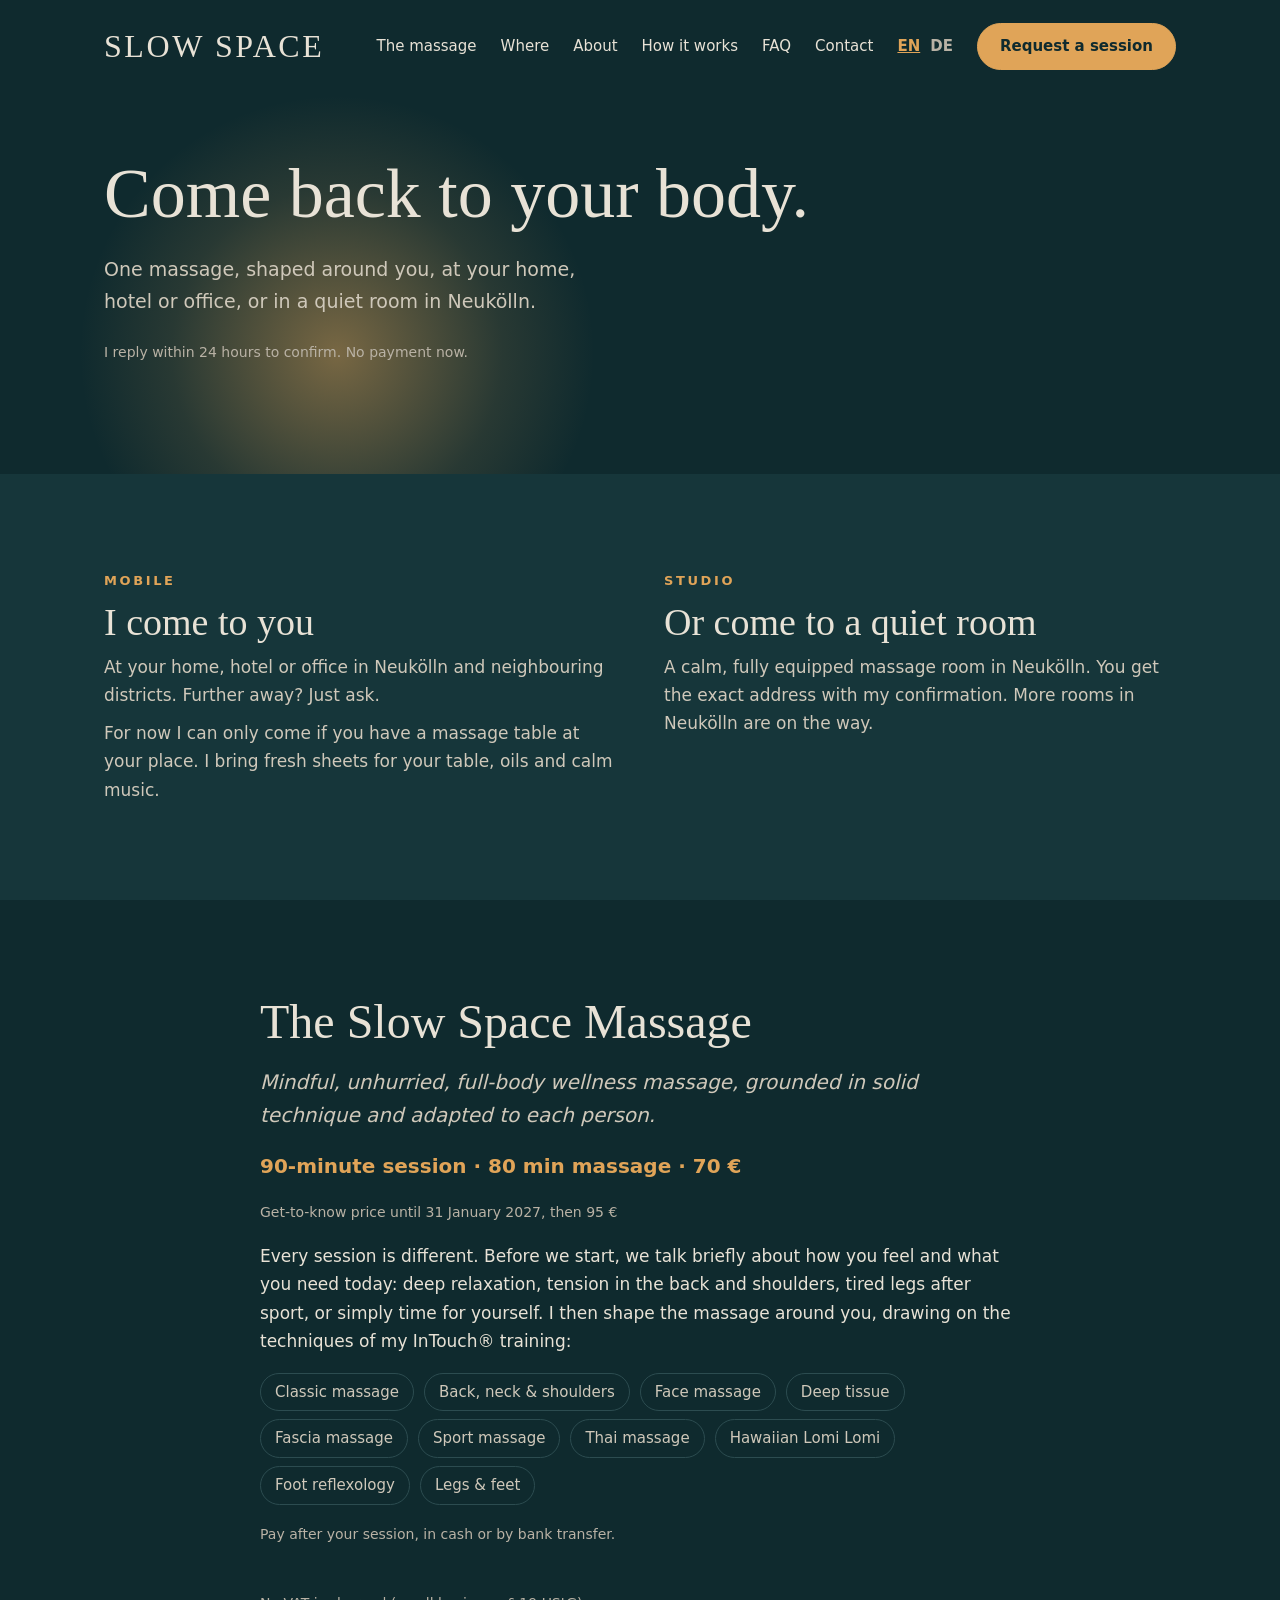
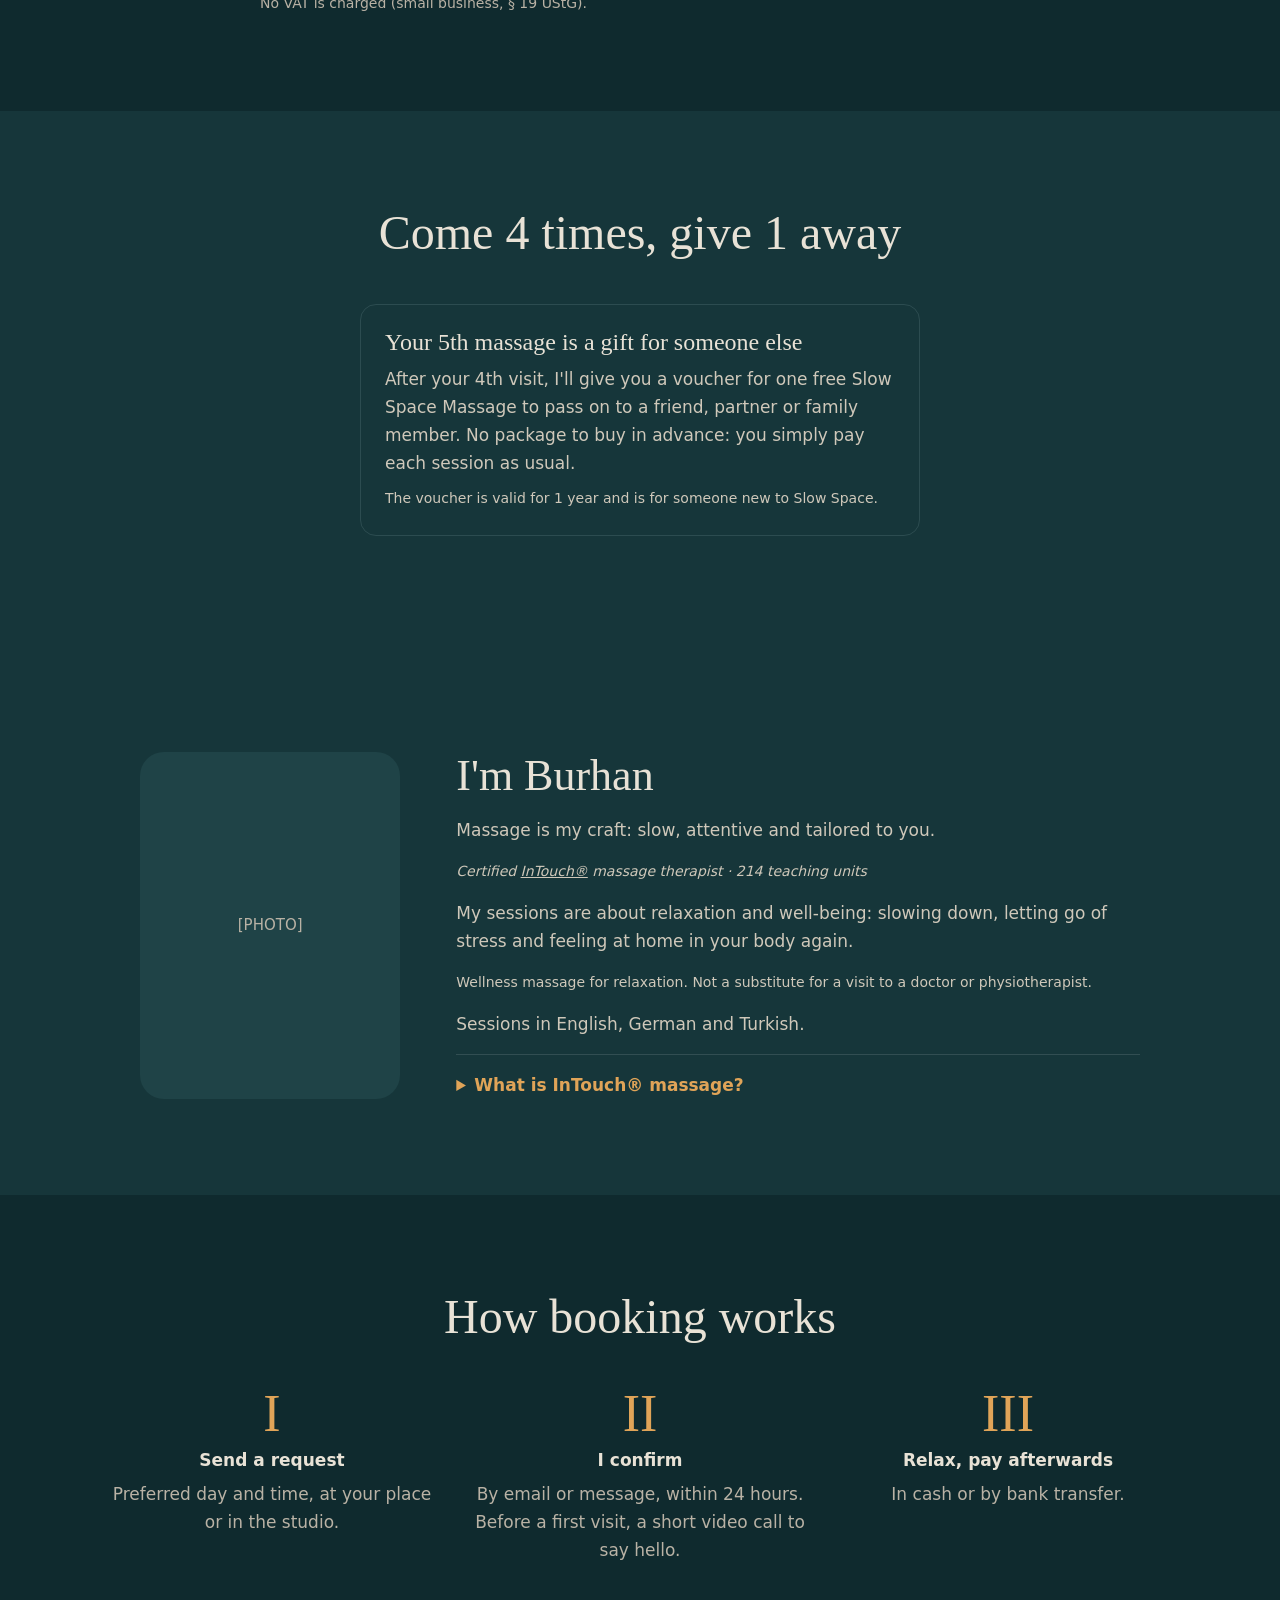
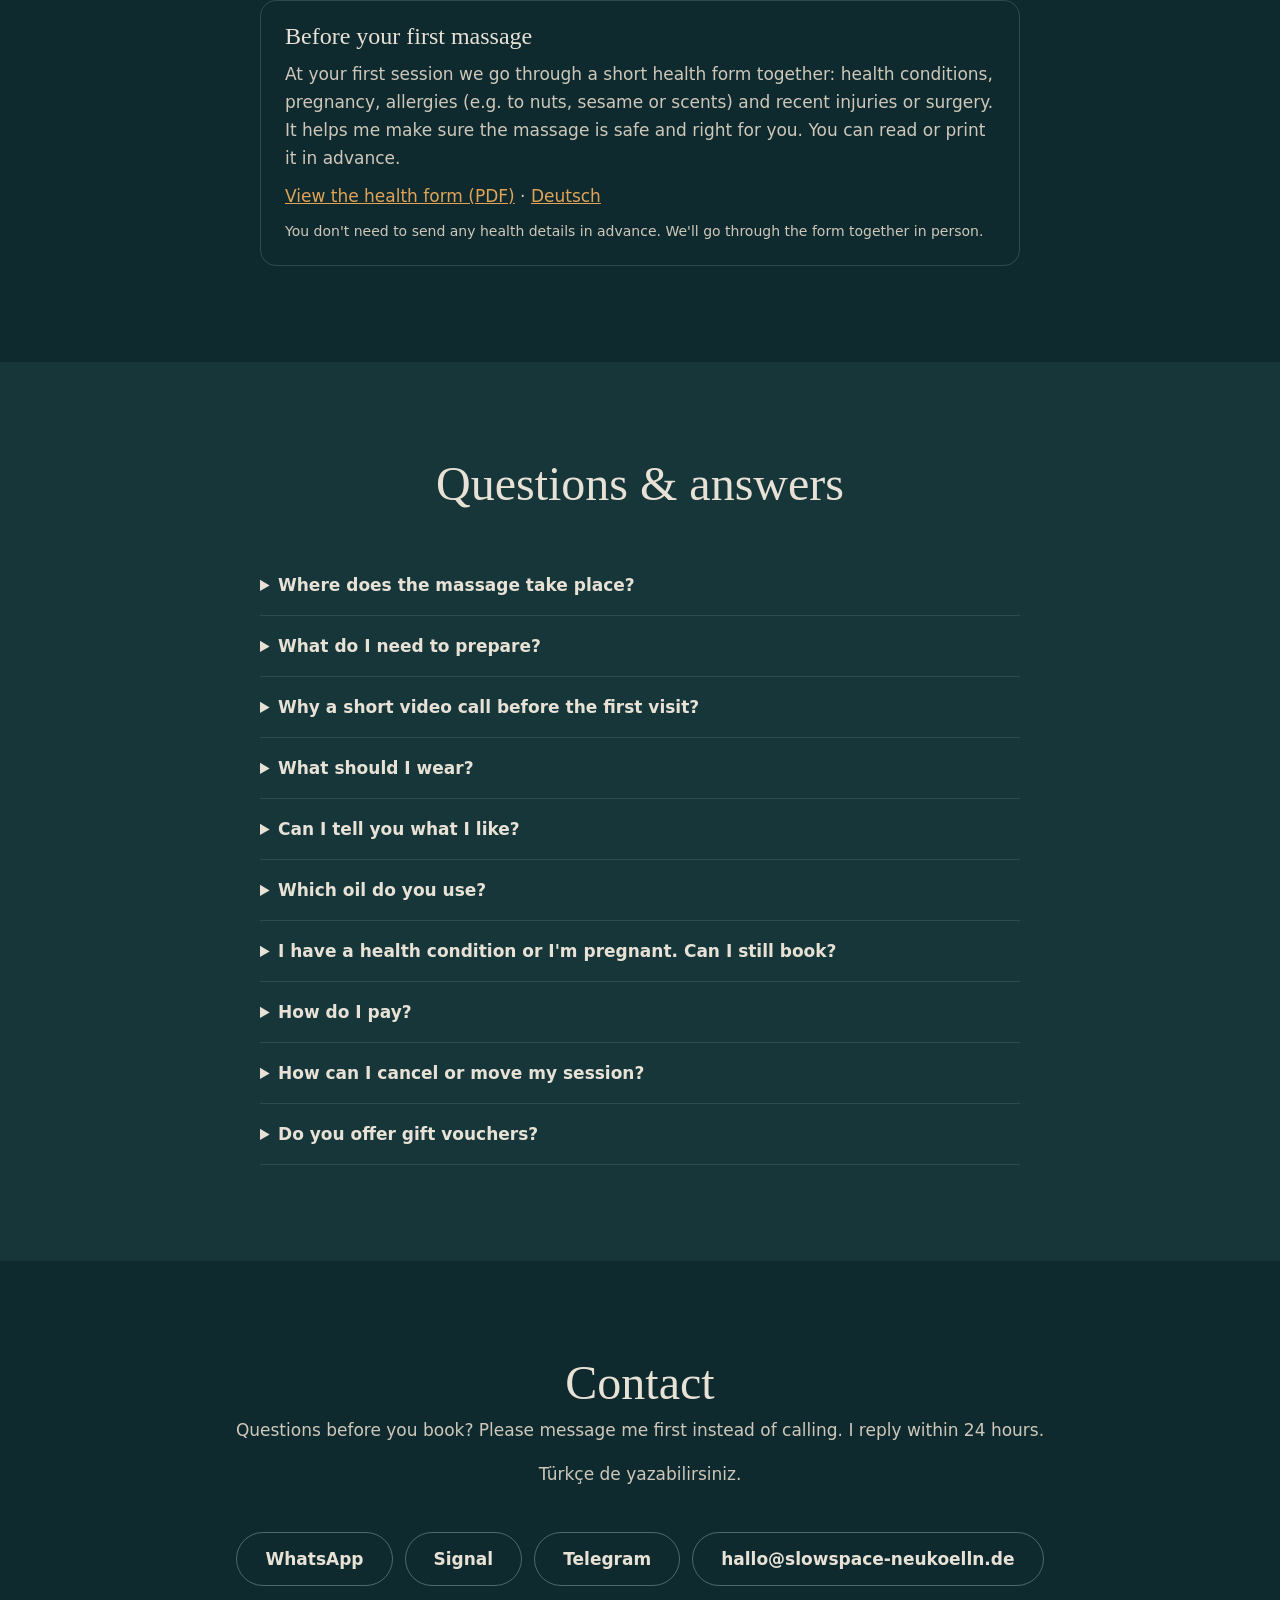
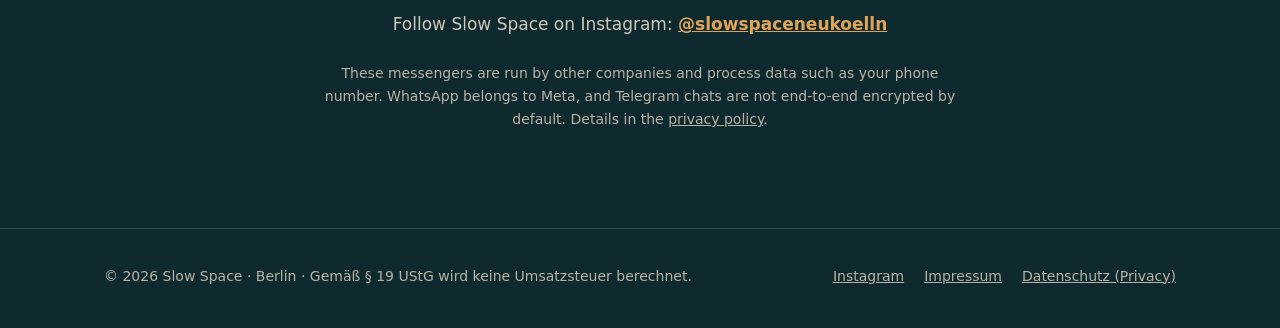
==== index.html @ 3f1e1c17 "Health FAQ: softer 'not sure' sentence, no medical training note Co-Authored-By: Claude Opus 5.5 <no" ====
<!doctype html>
<html lang="en">
<head>
  <meta charset="utf-8">
  <meta name="viewport" content="width=device-width, initial-scale=1">
  <title>Slow Space – Massage in Berlin · at your place or in Neukölln</title>
  <meta name="description" content="Mindful, unhurried, full-body wellness massage, grounded in solid technique and adapted to each person, in Berlin. Classic, Deep Tissue, Thai, Lomi Lomi and more. Request a session online.">
  <meta name="theme-color" content="#0F2A2E">
  <link rel="alternate" hreflang="en" href="./">
  <link rel="alternate" hreflang="de" href="de/">
  <link rel="icon" href="assets/favicon.svg" type="image/svg+xml">
  <link rel="stylesheet" href="assets/style.css">
</head>
<body>
  <a class="skip" href="#main">Skip to content</a>

  <header class="site-header">
    <div class="wrap">
      <a class="logo" href="#top" id="top">SLOW SPACE</a>
      <nav class="nav" aria-label="Main">
        <div class="nav-links">
          <a href="#treatments">The massage</a>
          <a href="#where">Where</a>
          <a href="#about">About</a>
          <a href="#how">How it works</a>
          <a href="#faq">FAQ</a>
          <a href="#contact">Contact</a>
        </div>
        <div class="lang" role="group" aria-label="Language"><a href="#" hreflang="en" lang="en" aria-current="true">EN</a><a href="de/" hreflang="de" lang="de" >DE</a></div>
        <a class="btn" href="book.html"><span class="hide-mobile">Request a session</span><span class="show-mobile">Request</span></a>
      </nav>
    </div>
  </header>

  <main id="main">
    <section class="hero" id="book">
      <div class="glow" aria-hidden="true"></div>
      <div class="wrap">
        <div class="hero-text">
          <h1>Come back to your body.</h1>
          <p class="hero-lead">One massage, shaped around you, at your home, hotel or office, or in a quiet room in Neukölln.</p>
          <p class="small">I reply within 24 hours to confirm. No payment now.</p>
        </div>
      </div>
    </section>

    <section class="section band" id="where">
      <div class="wrap where-grid">
        <div>
          <span class="eyebrow">Mobile</span>
          <h2>I come to you</h2>
          <p>At your home, hotel or office in Neukölln and neighbouring districts. Further away? Just ask.</p>
          <p>For now I can only come if you have a massage table at your place. I bring fresh sheets for your table, oils and calm music.</p>
        </div>
        <div>
          <span class="eyebrow">Studio</span>
          <h2>Or come to a quiet room</h2>
          <p>A calm, fully equipped massage room in Neukölln. You get the exact address with my confirmation. More rooms in Neukölln are on the way.</p>
        </div>
      </div>
    </section>

    <section class="section" id="treatments">
      <div class="wrap">
        <div class="massage">
          <h2>The Slow Space Massage</h2>
          <p class="massage-tagline">Mindful, unhurried, full-body wellness massage, grounded in solid technique and adapted to each person.</p>
          <p class="massage-meta" data-massage-meta>90-minute session · 80 min massage</p>
          <p class="small" data-price-note></p>
          <p>Every session is different. Before we start, we talk briefly about how you feel and what you need today: deep relaxation, tension in the back and shoulders, tired legs after sport, or simply time for yourself. I then shape the massage around you, drawing on the techniques of my InTouch® training:</p>
          <ul class="techniques" data-techniques></ul>
          <p class="small">Pay after your session, in cash or by bank transfer.</p>
          <p class="tax-note">No VAT is charged (small business, § 19 UStG).</p>
        </div>
      </div>
    </section>

    <section class="section band" id="gifts">
      <div class="wrap">
        <div class="section-head"><h2>Come 4 times, give 1 away</h2></div>
        <div class="offers single">
          <div class="offer">
            <h3>Your 5th massage is a gift for someone else</h3>
            <p>After your 4th visit, I'll give you a voucher for one free Slow Space Massage to pass on to a friend, partner or family member. No package to buy in advance: you simply pay each session as usual.</p>
            <p class="small">The voucher is valid for 1 year and is for someone new to Slow Space.</p>
          </div>
        </div>
      </div>
    </section>

    <section class="section band" id="about">
      <div class="wrap">
        <div class="about">
          <div class="photo" role="img" aria-label="[PHOTO]">[PHOTO]</div>
          <div class="about-text">
            <h2>I'm Burhan</h2>
            <p>Massage is my craft: slow, attentive and tailored to you.</p>
            <p class="small"><em>Certified <a href="#intouch">InTouch®</a> massage therapist · 214 teaching units</em></p>
            <p>My sessions are about relaxation and well-being: slowing down, letting go of stress and feeling at home in your body again.</p>
            <p class="small">Wellness massage for relaxation. Not a substitute for a visit to a doctor or physiotherapist.</p>
            <p>Sessions in English, German and Turkish.</p>
            <details class="intouch" id="intouch">
              <summary>What is InTouch® massage?</summary>
              <p>InTouch® massage is built on the foundations of classic massage and adds modern techniques from body therapy developed over the past decades. It is taught at the <a href="https://www.intouch-massage.de/" target="_blank" rel="noopener">InTouch® Massageschule</a> in a professional training of 10 modules and 21 training days (about 214 teaching units), completed with an exam. InTouch® massages are for stress relief, relaxation and well-being, as wellness and preventive care, not for treating illness.</p>
            </details>
          </div>
        </div>
      </div>
    </section>

    <section class="section" id="how">
      <div class="wrap">
        <div class="section-head"><h2>How booking works</h2></div>
        <ol class="steps">
        <li><span class="num" aria-hidden="true">I</span><strong>Send a request</strong><span>Preferred day and time, at your place or in the studio.</span></li>
        <li><span class="num" aria-hidden="true">II</span><strong>I confirm</strong><span>By email or message, within 24 hours. Before a first visit, a short video call to say hello.</span></li>
        <li><span class="num" aria-hidden="true">III</span><strong>Relax, pay afterwards</strong><span>In cash or by bank transfer.</span></li>
        </ol>
        <div class="health-note">
          <h3>Before your first massage</h3>
          <p>At your first session we go through a short health form together: health conditions, pregnancy, allergies (e.g. to nuts, sesame or scents) and recent injuries or surgery. It helps me make sure the massage is safe and right for you. You can read or print it in advance.</p>
          <p><a href="assets/docs/health-form.pdf" target="_blank" rel="noopener">View the health form (PDF)</a> · <a href="assets/docs/gesundheitsbogen.pdf" target="_blank" rel="noopener">Deutsch</a></p>
          <p class="small">You don't need to send any health details in advance. We'll go through the form together in person.</p>
        </div>
      </div>
    </section>
    <section class="section band" id="faq">
      <div class="wrap">
        <div class="section-head"><h2>Questions & answers</h2></div>
        <div class="faq">
          <details><summary>Where does the massage take place?</summary><p>At your home, hotel or office in Neukölln and neighbouring districts. Further away? Just ask. For now I can only come if you have a massage table at your place. I bring fresh sheets and oil. You can also come to a massage room in Neukölln; you get the address with my confirmation.</p></details>
          <details><summary>What do I need to prepare?</summary><p>Your massage table, set up in a quiet, warm room with a little space to walk around it.</p></details>
          <details><summary>Why a short video call before the first visit?</summary><p>It's a friendly way to get to know each other before we meet. In about 5 minutes we can say hello and you can ask any questions. For home visits, I can also see your massage table and the room, so everything is ready on the day. We can do it on WhatsApp, Signal or Telegram.</p></details>
          <details><summary>What should I wear?</summary><p>You undress as far as you feel comfortable; underwear stays on. You lie between soft, freshly washed sheets, and only the area being massaged is uncovered.</p></details>
          <details><summary>Can I tell you what I like?</summary><p>Yes, please. At the start we agree on pressure, oil or no oil, music or silence, and whether you'd like to talk or rest quietly. You can change your mind at any time.</p></details>
          <details><summary>Which oil do you use?</summary><p>My standard is pure, unscented sweet almond oil. If you like, I can use a scented natural massage oil instead: a calming one with lavender, or a warm, floral one with ylang-ylang and bergamot. If you prefer a lighter, less oily feel, I can use a massage lotion that absorbs well and washes out easily. After the massage you can wipe off any excess oil with the sheet. A light film may still remain, so it's best not to wear delicate clothes (e.g. silk) right afterwards. Before we start, I'll ask you about allergies (for example to nuts or sesame) and sensitivity to scents. I always bring unscented, nut-free jojoba or grapeseed oil as well. For the face I use a separate, gentle face serum; if you have very sensitive facial skin, please let me know.</p></details>
          <details><summary>I have a health condition or I'm pregnant. Can I still book?</summary><p>If you have a health condition, please mention it when you book. At your first session we go through a short <a href="assets/docs/health-form.pdf" target="_blank" rel="noopener">health form</a> together. In some cases, such as fever, acute inflammation or recent surgery, a massage isn't possible or I adapt it. If you're not sure, just write to me and we'll figure it out together. Since I give wellness massages and have no medical training, a quick word with your doctor can also help. During pregnancy I don't offer massages at the moment, as this needs special training.</p></details>
          <details><summary>How do I pay?</summary><p>After the massage, in cash or by bank transfer. No VAT is charged (§ 19 UStG).</p></details>
          <details><summary>How can I cancel or move my session?</summary><p>Plans change, that's okay. Just send me a message or email, ideally a day before. I'll also send you a short reminder the day before your session, and we'll find a new time together.</p></details>
          <details><summary>Do you offer gift vouchers?</summary><p>Not for sale, but regular clients get one: after 4 visits you receive a free massage to give away. See <a href="#gifts">Come 4 times, give 1 away</a>.</p></details>
        </div>
      </div>
    </section>
    <section class="section" id="contact">
      <div class="wrap">
        <div class="section-head">
          <h2>Contact</h2>
          <p>Questions before you book? Please message me first instead of calling. I reply within 24 hours.</p>
          <p class="lang-note"><span lang="tr">Türkçe de yazabilirsiniz.</span></p>
        </div>
        <div class="contact-links">
          <a class="btn btn-ghost" href="https://wa.me/4915125024168" target="_blank" rel="noopener">WhatsApp</a>
          <a class="btn btn-ghost" href="https://signal.me/#p/+4915125024168" target="_blank" rel="noopener">Signal</a>
          <a class="btn btn-ghost" href="https://t.me/+4915125024168" target="_blank" rel="noopener">Telegram</a>
          <a class="btn btn-ghost" href="mailto:hallo@slowspace-neukoelln.de">hallo@slowspace-neukoelln.de</a>
        </div>
        <p class="center messengers">Follow Slow Space on Instagram: <a href="https://www.instagram.com/slowspaceneukoelln/" target="_blank" rel="noopener">@slowspaceneukoelln</a></p>
        <p class="small center wa-note">These messengers are run by other companies and process data such as your phone number. WhatsApp belongs to Meta, and Telegram chats are not end-to-end encrypted by default. Details in the <a href="datenschutz.html">privacy policy</a>.</p>
      </div>
    </section>
  </main>

  <footer class="site-footer">
    <div class="wrap">
      <span>© <span id="year">2026</span> Slow Space · Berlin · Gemäß § 19 UStG wird keine Umsatzsteuer berechnet.</span>
      <nav aria-label="Legal"><a href="https://www.instagram.com/slowspaceneukoelln/" target="_blank" rel="noopener">Instagram</a><a href="impressum.html">Impressum</a><a href="datenschutz.html">Datenschutz (Privacy)</a></nav>
    </div>
  </footer>

  <div class="mbar"><a class="btn" href="book.html">Request a session</a></div>

  <script src="treatments.js"></script>
  <script src="assets/site.js"></script>
</body>
</html>
---- assets/style.css ----
/* ---------- Fonts (self-hosted; see README) ---------- */
@font-face{font-family:"Italiana";src:url("../fonts/italiana-regular.woff2") format("woff2");font-weight:400;font-display:swap}
@font-face{font-family:"Figtree";src:url("../fonts/figtree-regular.woff2") format("woff2");font-weight:400;font-display:swap}
@font-face{font-family:"Figtree";src:url("../fonts/figtree-600.woff2") format("woff2");font-weight:600;font-display:swap}

/* ---------- Colours ---------- */
:root{
  --bg:#0F2A2E; --surface:#16363A; --surface-2:#1F4347;
  --line:#2C4C50; --line-strong:#4A6A6E;
  --text:#E8E2D6; --text-soft:#CFC8BA; --muted:#B9B2A5;
  --accent:#E0A458; --on-accent:#0F2A2E;
  --head:"Italiana","Didot","Bodoni 72","Bodoni MT",Georgia,serif;
  --body:"Figtree",system-ui,-apple-system,"Segoe UI",Roboto,sans-serif;
  --wrap:1120px;
}

*,*::before,*::after{box-sizing:border-box}
[hidden]{display:none !important}
html{scroll-behavior:smooth}
body{margin:0;background:var(--bg);color:var(--text);font-family:var(--body);font-size:17px;line-height:1.65;-webkit-font-smoothing:antialiased}
img{max-width:100%;display:block}
a{color:#E9C08A}a:hover{color:#F5DDB8}
:focus-visible{outline:2px solid var(--accent);outline-offset:3px}
h1,h2,h3{font-family:var(--head);font-weight:400;line-height:1.1;margin:0}
p{margin:0}
.wrap{max-width:var(--wrap);margin:0 auto;padding:0 24px}
.skip{position:absolute;left:-9999px}.skip:focus{left:16px;top:16px;background:var(--accent);color:var(--on-accent);padding:8px 14px;border-radius:8px;z-index:10}

/* ---------- Buttons ---------- */
.btn{display:inline-flex;align-items:center;justify-content:center;min-height:48px;padding:12px 28px;border-radius:999px;font:inherit;font-weight:600;text-decoration:none;cursor:pointer;border:1px solid var(--accent);background:var(--accent);color:var(--on-accent)}
.btn:hover{background:#EAB873;color:var(--on-accent)}
.btn-ghost{background:transparent;color:var(--text);border-color:var(--line-strong)}
.btn-ghost:hover{background:var(--surface);color:var(--text)}
.btn-block{width:100%}
.show-mobile{display:none}

/* ---------- Header ---------- */
.site-header{padding:20px 0}
.site-header .wrap{display:flex;flex-wrap:wrap;align-items:center;justify-content:space-between;gap:16px}
.logo{font-family:var(--head);font-size:32px;letter-spacing:.08em;color:var(--text);text-decoration:none}
.nav{display:flex;flex-wrap:wrap;align-items:center;gap:24px;font-size:15px}
.nav-links{display:flex;gap:24px}
.nav-links a{color:var(--text);text-decoration:none}
.nav-links a:hover{color:var(--accent)}
.lang{display:flex;gap:10px;font-weight:600}
.lang a{color:var(--muted);text-decoration:none}
.lang a[aria-current="true"]{color:var(--accent);text-decoration:underline}
.nav .btn{min-height:44px;padding:10px 22px}

/* ---------- Hero + booking box ---------- */
.hero{position:relative;overflow:hidden;padding:64px 0 110px}
.glow{position:absolute;top:0;left:6%;width:520px;height:520px;border-radius:50%;pointer-events:none;
  background:radial-gradient(circle,rgba(224,164,88,.5) 0%,rgba(224,164,88,.12) 45%,rgba(224,164,88,0) 70%);
  animation:breathe 10s ease-in-out infinite}
@keyframes breathe{0%{transform:scale(.82);opacity:.55}40%{transform:scale(1);opacity:.95}100%{transform:scale(.82);opacity:.55}}
@media (prefers-reduced-motion:reduce){.glow{animation:none}html{scroll-behavior:auto}}
.hero .wrap{position:relative;display:flex;flex-wrap:wrap;align-items:center;gap:56px}
.hero-text{flex:1 1 420px;display:flex;flex-direction:column;gap:24px}
.hero h1{font-size:clamp(44px,7vw,70px);line-height:1.05}
.hero-lead{font-size:19px;color:var(--text-soft);max-width:480px}
.breath{font-size:13px;letter-spacing:.25em;text-transform:uppercase;color:var(--muted)}

.book-box{flex:1 1 340px;max-width:460px;background:var(--surface);border:1px solid var(--line);border-radius:22px;padding:32px;display:flex;flex-direction:column;gap:20px}
.book-box h2{font-size:34px}
.book-box fieldset{border:0;margin:0;padding:0}
.book-box legend,.book-box label{font-weight:600;font-size:15px;padding:0}
.book-box legend{margin-bottom:10px}
.seg{display:grid;grid-template-columns:repeat(2,minmax(0,1fr));gap:8px}
.seg label{position:relative;display:flex}
.seg input{position:absolute;opacity:0;inset:0;margin:0;cursor:pointer}
.seg span{flex:1;display:flex;align-items:center;justify-content:center;text-align:center;font-weight:600;min-height:48px;border-radius:999px;padding:10px;border:1px solid var(--line-strong);color:var(--text)}
.seg input:checked + span{background:var(--accent);color:var(--on-accent);border-color:var(--accent)}
.seg input:focus-visible + span{outline:2px solid var(--accent);outline-offset:3px}
.field{display:flex;flex-direction:column;gap:6px}
.book-box select{font:inherit;padding:12px 14px;background:var(--bg);color:var(--text);border:1px solid var(--line-strong);border-radius:10px;min-height:48px}
.where-note,.small{font-size:14px;color:var(--muted)}
.small a{color:var(--muted)}

/* ---------- Sections ---------- */
section[id]{scroll-margin-top:16px}
.band{background:var(--surface)}
.section{padding:96px 0}
.section-head{display:flex;flex-direction:column;gap:6px;align-items:center;text-align:center;margin-bottom:44px}
.section-head h2{font-size:clamp(36px,5vw,48px)}
.section-head p{color:var(--text-soft)}
.eyebrow{font-size:13px;letter-spacing:.2em;text-transform:uppercase;color:var(--accent);font-weight:600}

.where-grid{display:grid;grid-template-columns:repeat(auto-fit,minmax(280px,1fr));gap:48px}
.where-grid > div{display:flex;flex-direction:column;gap:10px}
.where-grid h2{font-size:clamp(30px,4vw,38px)}
.where-grid p{color:var(--text-soft)}

.treatments{list-style:none;margin:0;padding:0;display:grid;grid-template-columns:repeat(auto-fill,minmax(min(100%,420px),1fr));column-gap:64px}
.treatment{padding:22px 0;border-bottom:1px solid var(--line);display:flex;flex-direction:column;gap:6px}
.treatment-top{display:flex;justify-content:space-between;align-items:baseline;gap:12px;flex-wrap:wrap}
.treatment h3{font-size:28px}
.treatment .meta{color:var(--accent);font-weight:600;white-space:nowrap}
.treatment p{color:var(--muted);font-size:16px}
.treatment .book-link{align-self:flex-start;margin-top:4px;font-weight:600;font-size:15px;color:var(--accent);text-decoration:none;padding:8px 0;min-height:44px;display:inline-flex;align-items:center}
.treatment .book-link:hover{text-decoration:underline}
.tax-note{margin-top:28px;text-align:center;font-size:14px;color:var(--muted)}

.about{display:flex;flex-wrap:wrap;align-items:center;gap:56px;max-width:1000px;margin:0 auto}
.photo{flex:1 1 260px;max-width:360px;aspect-ratio:3/4;border-radius:24px;background:var(--surface-2);display:flex;align-items:center;justify-content:center;color:var(--muted);font-size:15px;overflow:hidden}
.photo img{width:100%;height:100%;object-fit:cover}
.about-text{flex:999 1 380px;display:flex;flex-direction:column;gap:16px}
.about-text h2{font-size:clamp(36px,5vw,44px)}
.about-text p{color:var(--text-soft)}

.steps{list-style:none;margin:0;padding:0;display:grid;grid-template-columns:repeat(auto-fit,minmax(240px,1fr));gap:32px;text-align:center}
.steps li{display:flex;flex-direction:column;gap:6px;align-items:center}
.steps .num{font-family:var(--head);font-size:52px;color:var(--accent);line-height:1}
.steps span:last-child{color:var(--muted)}
.cta{text-align:center;margin-top:48px}

/* ---------- Footer ---------- */
.site-footer{border-top:1px solid var(--line);padding:36px 0 40px;font-size:14px;color:var(--muted)}
.site-footer .wrap{display:flex;flex-wrap:wrap;justify-content:space-between;gap:16px}
.site-footer nav{display:flex;gap:20px}
.site-footer a{color:var(--muted)}

/* ---------- Phone ---------- */
.mbar{display:none}
@media (max-width:760px){
  .hide-mobile{display:none}
  .show-mobile{display:inline}
  .nav-links{display:none}
  .logo{font-size:21px;letter-spacing:.05em}
  .site-header .wrap{gap:10px}
  .nav{gap:14px}
  .nav .btn{padding:8px 16px}
  .section{padding:72px 0}
  .hero{padding:32px 0 80px}
  .glow{left:-30%;width:420px;height:420px}
  .book-box{padding:24px}
  .request-form,.form-success{padding:22px}
  .mbar{display:flex;position:sticky;bottom:0;z-index:5;padding:12px 16px;background:var(--surface);border-top:1px solid var(--line)}
  .mbar .btn{flex:1}
}

/* ---------- Request page ---------- */
.request{position:relative;overflow:hidden;padding:40px 24px 96px}
.request .glow{left:50%;margin-left:-260px;top:-80px}
.request-inner{position:relative;max-width:680px;margin:0 auto;display:flex;flex-direction:column;gap:32px}
.request-head{display:flex;flex-direction:column;gap:16px;text-align:center;align-items:center}
.request-head h1{font-size:clamp(44px,7vw,64px)}
.request-form,.form-success{background:var(--surface);border:1px solid var(--line);border-radius:22px;padding:32px;display:flex;flex-direction:column;gap:22px}
.request-form fieldset{border:0;margin:0;padding:0}
.request-form legend,.request-form .field > label{font-weight:600;font-size:15px;padding:0}
.request-form legend{margin-bottom:10px}
.grid-2{display:grid;grid-template-columns:repeat(auto-fit,minmax(240px,1fr));gap:22px}
.request-form input[type=text],.request-form input[type=email],.request-form input[type=tel],.request-form input[type=date],.request-form select,.request-form textarea{
  font:inherit;width:100%;padding:12px 14px;background:var(--bg);color:var(--text);border:1px solid var(--line-strong);border-radius:10px;min-height:48px}
.request-form textarea{resize:vertical;min-height:110px}
.request-form ::placeholder{color:#8F9C99}
.request-form input[type=date]{color-scheme:dark}
.request-form input:focus,.request-form select:focus,.request-form textarea:focus{outline:2px solid var(--accent);outline-offset:1px;border-color:var(--accent)}
.req{color:var(--accent)}
.opt{font-weight:400;color:var(--muted)}
.hint{font-size:14px;color:var(--muted)}
.hp{position:absolute;left:-9999px;width:1px;height:1px}
.consent{display:flex;gap:12px;align-items:flex-start;font-size:15px;color:var(--text-soft);cursor:pointer}
.consent input{width:22px;height:22px;margin:2px 0 0;accent-color:var(--accent);flex:none}
.form-status:empty{display:none}
.form-status.error{color:#F2B8A0;font-weight:600}
.form-success{align-items:center;text-align:center}
.form-success h2{font-size:40px}
.form-success p{color:var(--text-soft)}

/* ---------- Legal pages ---------- */
.legal{max-width:760px;margin:0 auto;padding:48px 24px 96px}
.legal h1{font-size:clamp(40px,6vw,56px);margin-bottom:32px}
.legal h2{font-size:28px;margin:40px 0 12px}
.legal p,.legal li{color:var(--text-soft);margin:0 0 12px}
.legal .todo{color:var(--accent)}

.intouch{border-top:1px solid rgba(255,255,255,.12);padding-top:16px}
.intouch summary{cursor:pointer;color:var(--accent);font-weight:600}
.intouch p{margin-top:12px}
.intouch a,.about-text em a{color:inherit;text-decoration:underline}
.massage{max-width:760px;margin:0 auto;display:flex;flex-direction:column;gap:18px;align-items:flex-start}
.massage h2{font-size:clamp(36px,5vw,48px)}
.massage-tagline{font-size:20px;color:var(--text-soft);font-style:italic}
.massage-meta{color:var(--accent);font-weight:600;font-size:20px}
.techniques{list-style:none;margin:0;padding:0;display:flex;flex-wrap:wrap;gap:8px 10px}
.techniques li{border:1px solid var(--line);border-radius:999px;padding:6px 14px;font-size:15px;color:var(--text-soft)}
.center{text-align:center}
.offers{display:grid;grid-template-columns:repeat(auto-fit,minmax(min(100%,320px),1fr));gap:24px;max-width:900px;margin:0 auto 24px}
.offers.single{max-width:560px}
.offer{border:1px solid var(--line);border-radius:16px;padding:24px;display:flex;flex-direction:column;gap:10px}
.offer h3{font-size:24px}
.offer p{color:var(--text-soft)}
.faq{max-width:760px;margin:0 auto;display:flex;flex-direction:column}
.faq details{border-bottom:1px solid var(--line);padding:16px 0}
.faq summary{cursor:pointer;font-weight:600;color:var(--text)}
.faq details p{margin-top:10px;color:var(--text-soft)}
.faq a{color:var(--accent)}
.hero-cta{align-self:flex-start}
.health-note{max-width:760px;margin:36px auto 0;border:1px solid var(--line);border-radius:16px;padding:22px 24px;display:flex;flex-direction:column;gap:10px}
.health-note h3{font-size:24px}
.health-note p{color:var(--text-soft)}
.health-note a{color:var(--accent)}
.contact-links{display:flex;flex-wrap:wrap;gap:12px;justify-content:center}
.btn-ghost{background:transparent;color:var(--text);border:1px solid var(--line-strong)}
.btn-ghost:hover{border-color:var(--accent);color:var(--accent)}

/* ---------- Sticky header (laptop/desktop only) ---------- */
@media (min-width:761px){
  .site-header{position:sticky;top:0;z-index:50;background:var(--bg);transition:padding .25s ease,box-shadow .25s ease}
  .site-header.scrolled{padding:10px 0;box-shadow:0 1px 0 var(--line),0 8px 24px rgba(0,0,0,.25)}
  section[id]{scroll-margin-top:96px}
}
@media (min-width:761px) and (prefers-reduced-motion:reduce){.site-header{transition:none}}
.wa-note{max-width:640px;margin:24px auto 0}
.messengers{margin:24px 0 0;color:var(--text-soft)}
.messengers a{color:var(--accent);font-weight:600}
.lang-note{margin-top:10px;color:var(--accent)}
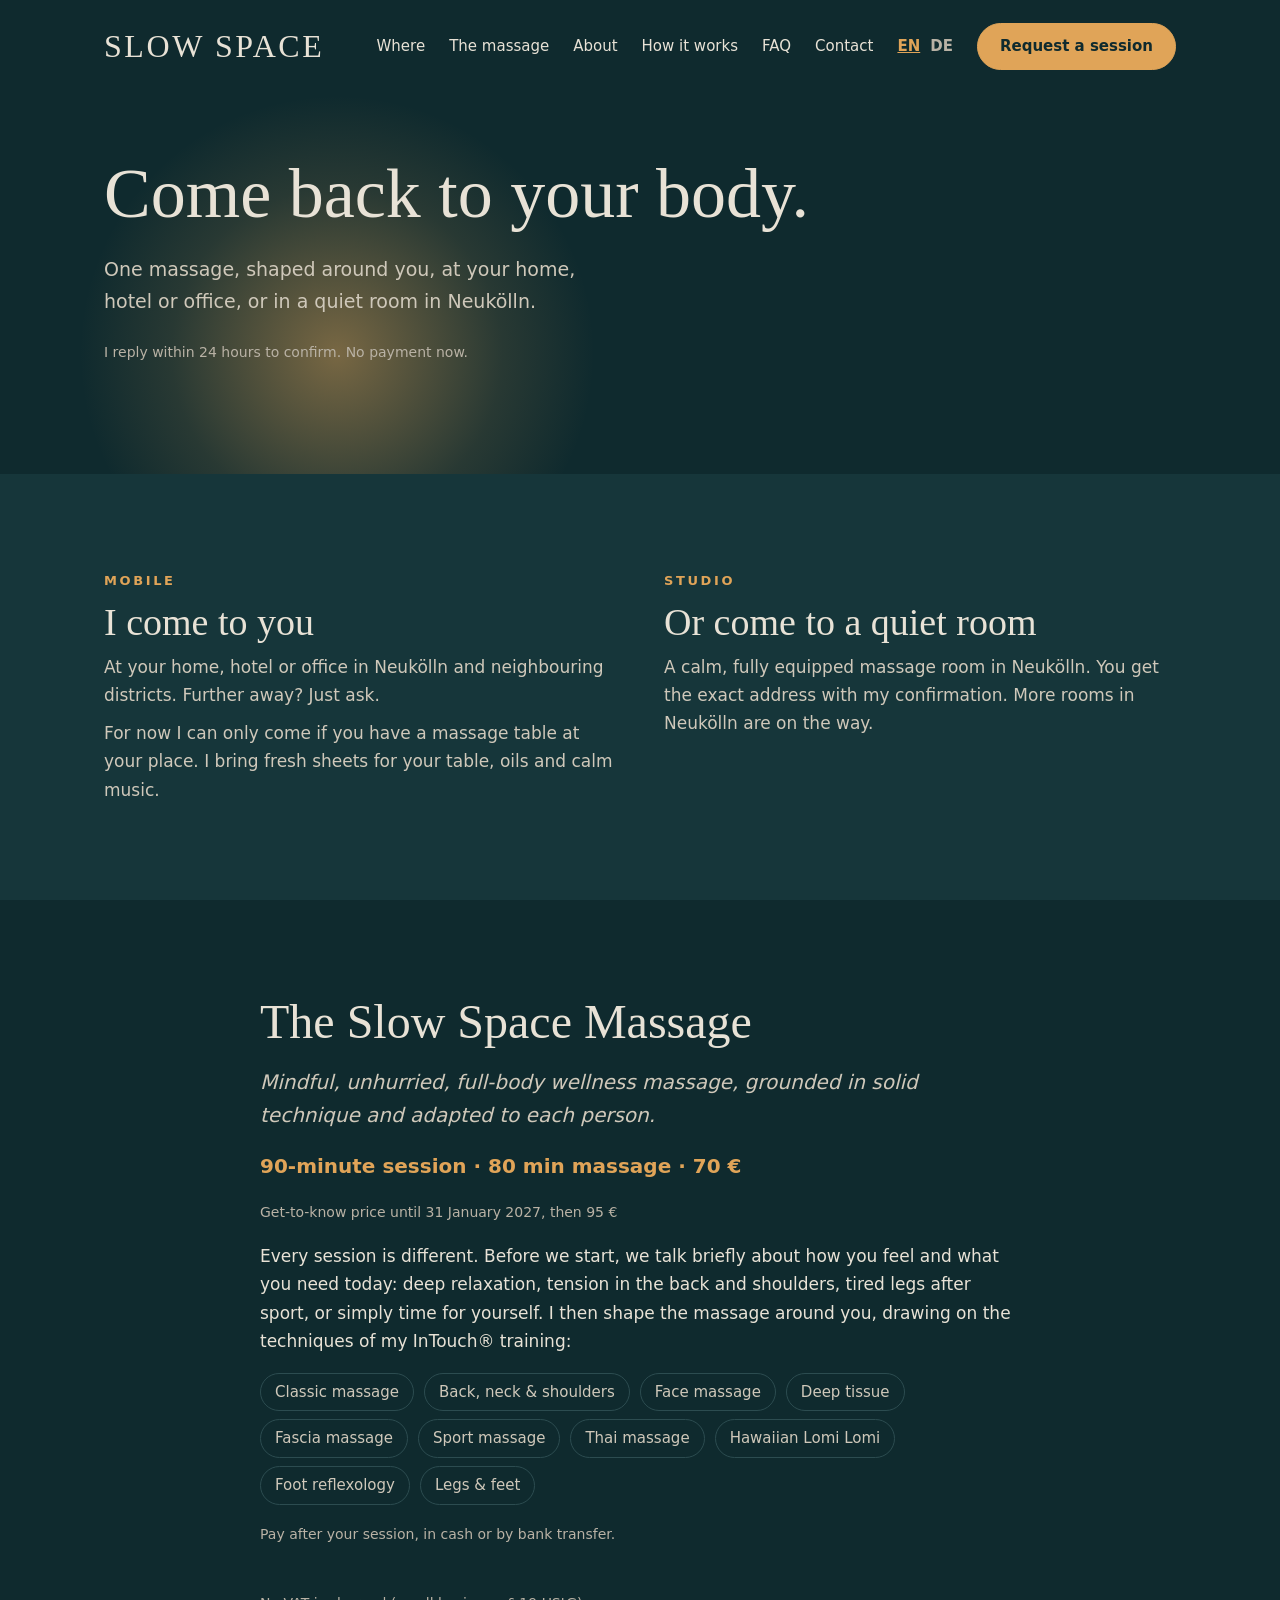
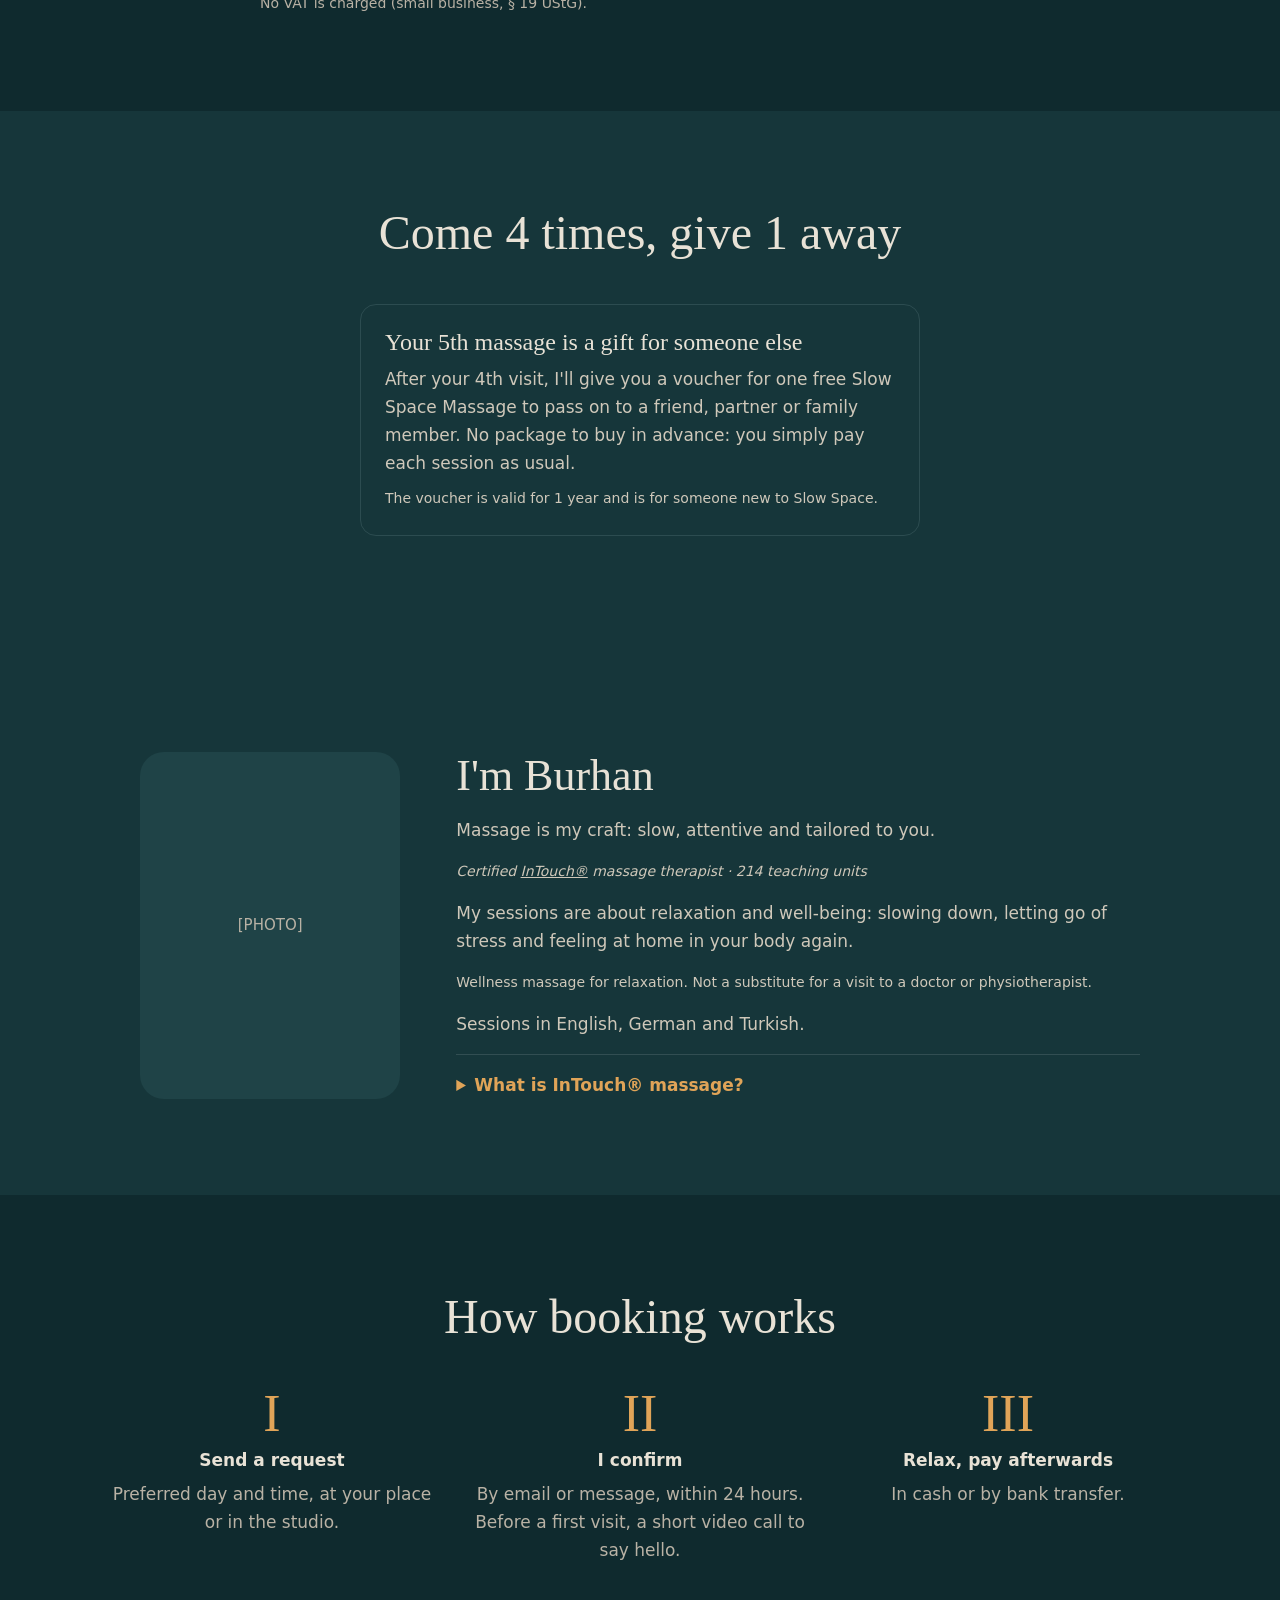
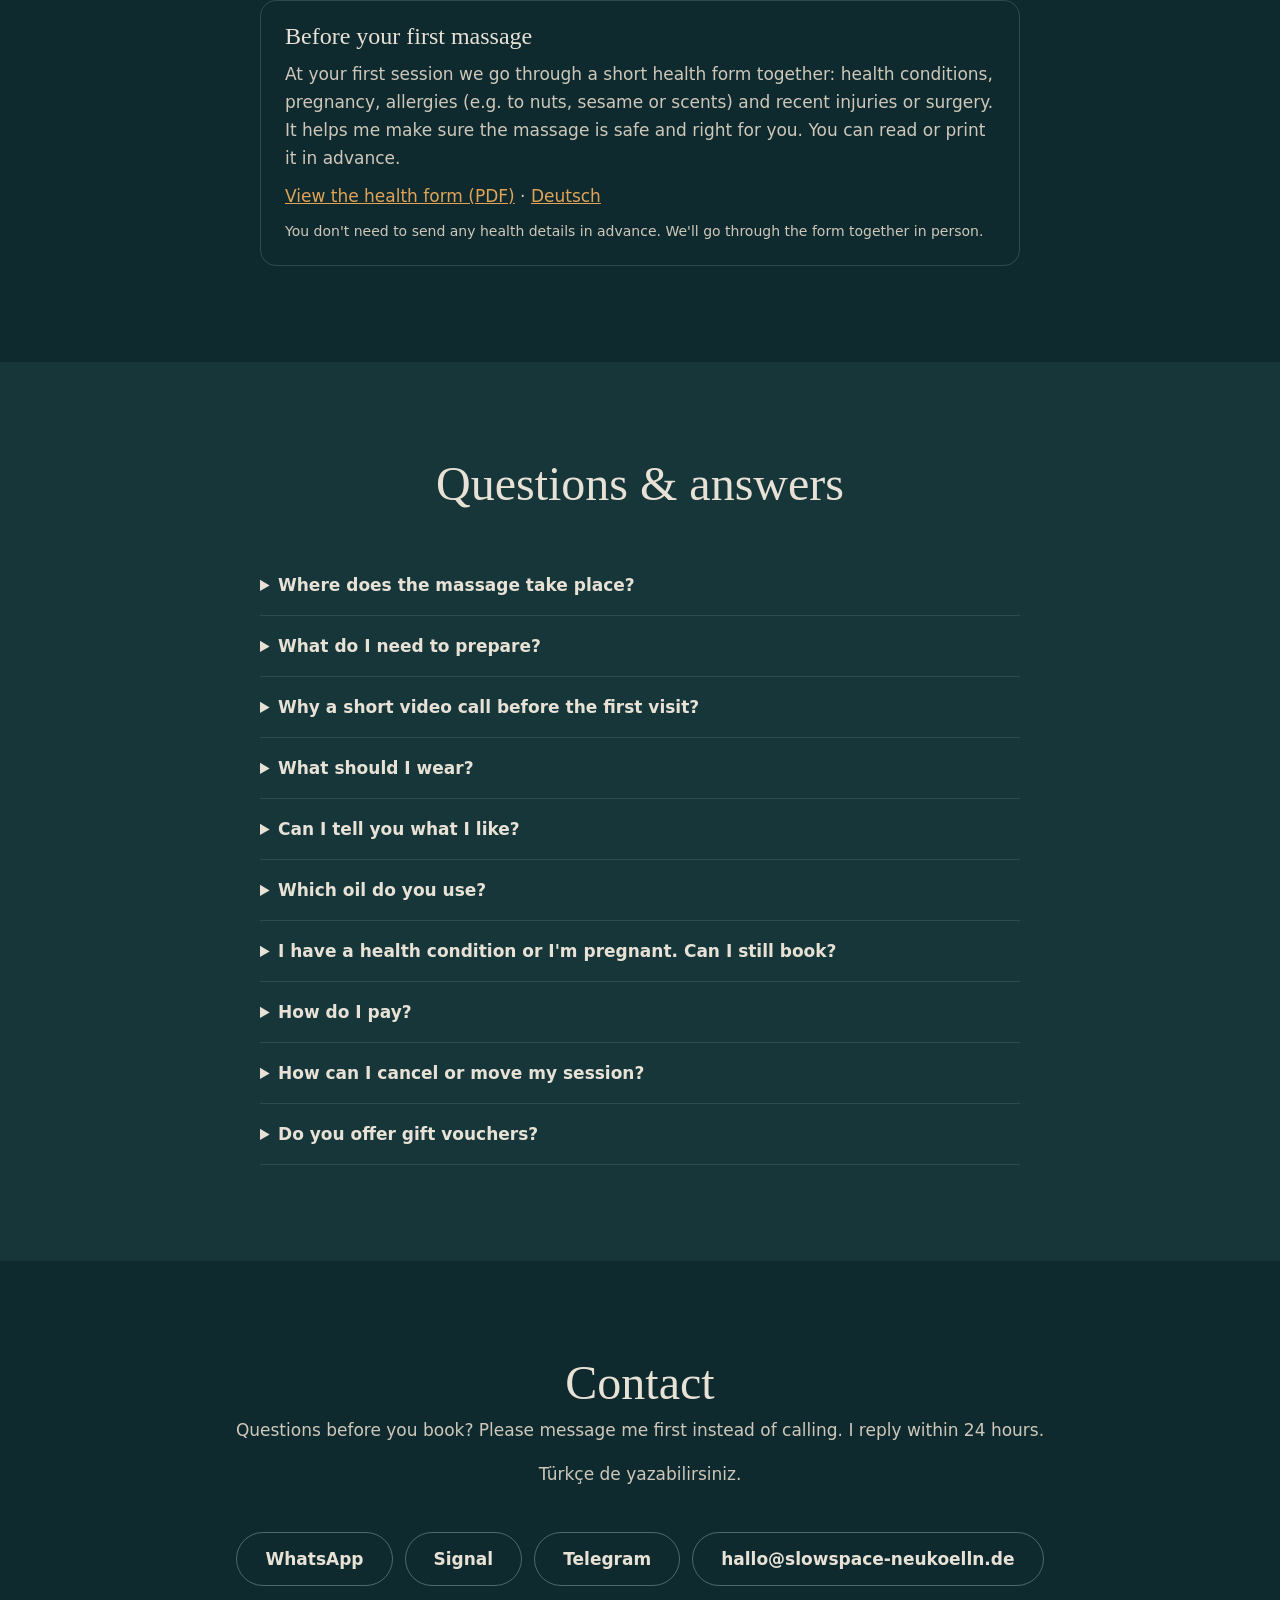
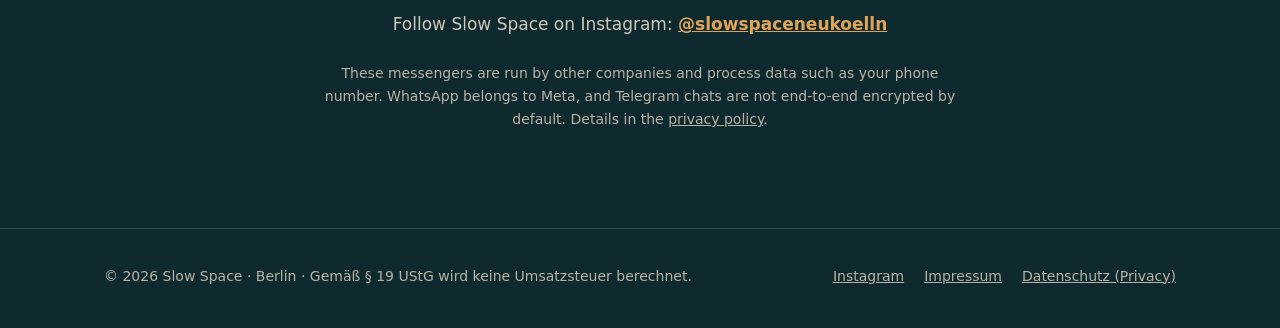
==== commit 6a39fdcd: "Menu order matches page: Where before The massage Co-Authored-By: Claude Opus 5.5 <noreply@anthropic" ====
--- a/index.html
+++ b/index.html
@@ -19,8 +19,8 @@
       <a class="logo" href="#top" id="top">SLOW SPACE</a>
       <nav class="nav" aria-label="Main">
         <div class="nav-links">
+          <a href="#where">Where</a>
           <a href="#treatments">The massage</a>
-          <a href="#where">Where</a>
           <a href="#about">About</a>
           <a href="#how">How it works</a>
           <a href="#faq">FAQ</a>
@@ -134,7 +134,7 @@
           <details><summary>What should I wear?</summary><p>You undress as far as you feel comfortable; underwear stays on. You lie between soft, freshly washed sheets, and only the area being massaged is uncovered.</p></details>
           <details><summary>Can I tell you what I like?</summary><p>Yes, please. At the start we agree on pressure, oil or no oil, music or silence, and whether you'd like to talk or rest quietly. You can change your mind at any time.</p></details>
           <details><summary>Which oil do you use?</summary><p>My standard is pure, unscented sweet almond oil. If you like, I can use a scented natural massage oil instead: a calming one with lavender, or a warm, floral one with ylang-ylang and bergamot. If you prefer a lighter, less oily feel, I can use a massage lotion that absorbs well and washes out easily. After the massage you can wipe off any excess oil with the sheet. A light film may still remain, so it's best not to wear delicate clothes (e.g. silk) right afterwards. Before we start, I'll ask you about allergies (for example to nuts or sesame) and sensitivity to scents. I always bring unscented, nut-free jojoba or grapeseed oil as well. For the face I use a separate, gentle face serum; if you have very sensitive facial skin, please let me know.</p></details>
-          <details><summary>I have a health condition or I'm pregnant. Can I still book?</summary><p>If you have a health condition, please mention it when you book. At your first session we go through a short <a href="assets/docs/health-form.pdf" target="_blank" rel="noopener">health form</a> together. In some cases, such as fever, acute inflammation or recent surgery, a massage isn't possible or I adapt it. If you're not sure, just write to me and we'll figure it out together. Since I give wellness massages and have no medical training, a quick word with your doctor can also help. During pregnancy I don't offer massages at the moment, as this needs special training.</p></details>
+          <details><summary>I have a health condition or I'm pregnant. Can I still book?</summary><p>If you have a health condition, please mention it when you book. At your first session we go through a short <a href="assets/docs/health-form.pdf" target="_blank" rel="noopener">health form</a> together. In some cases, such as fever, acute inflammation or recent surgery, a massage isn't possible. If you're not sure, just write to me and we'll figure it out together. Since I give wellness massages and have no medical training, a quick word with your doctor can also help. For pregnancy, I'd love to be able to help, but it needs special training, so for now I don't offer massages during pregnancy.</p></details>
           <details><summary>How do I pay?</summary><p>After the massage, in cash or by bank transfer. No VAT is charged (§ 19 UStG).</p></details>
           <details><summary>How can I cancel or move my session?</summary><p>Plans change, that's okay. Just send me a message or email, ideally a day before. I'll also send you a short reminder the day before your session, and we'll find a new time together.</p></details>
           <details><summary>Do you offer gift vouchers?</summary><p>Not for sale, but regular clients get one: after 4 visits you receive a free massage to give away. See <a href="#gifts">Come 4 times, give 1 away</a>.</p></details>
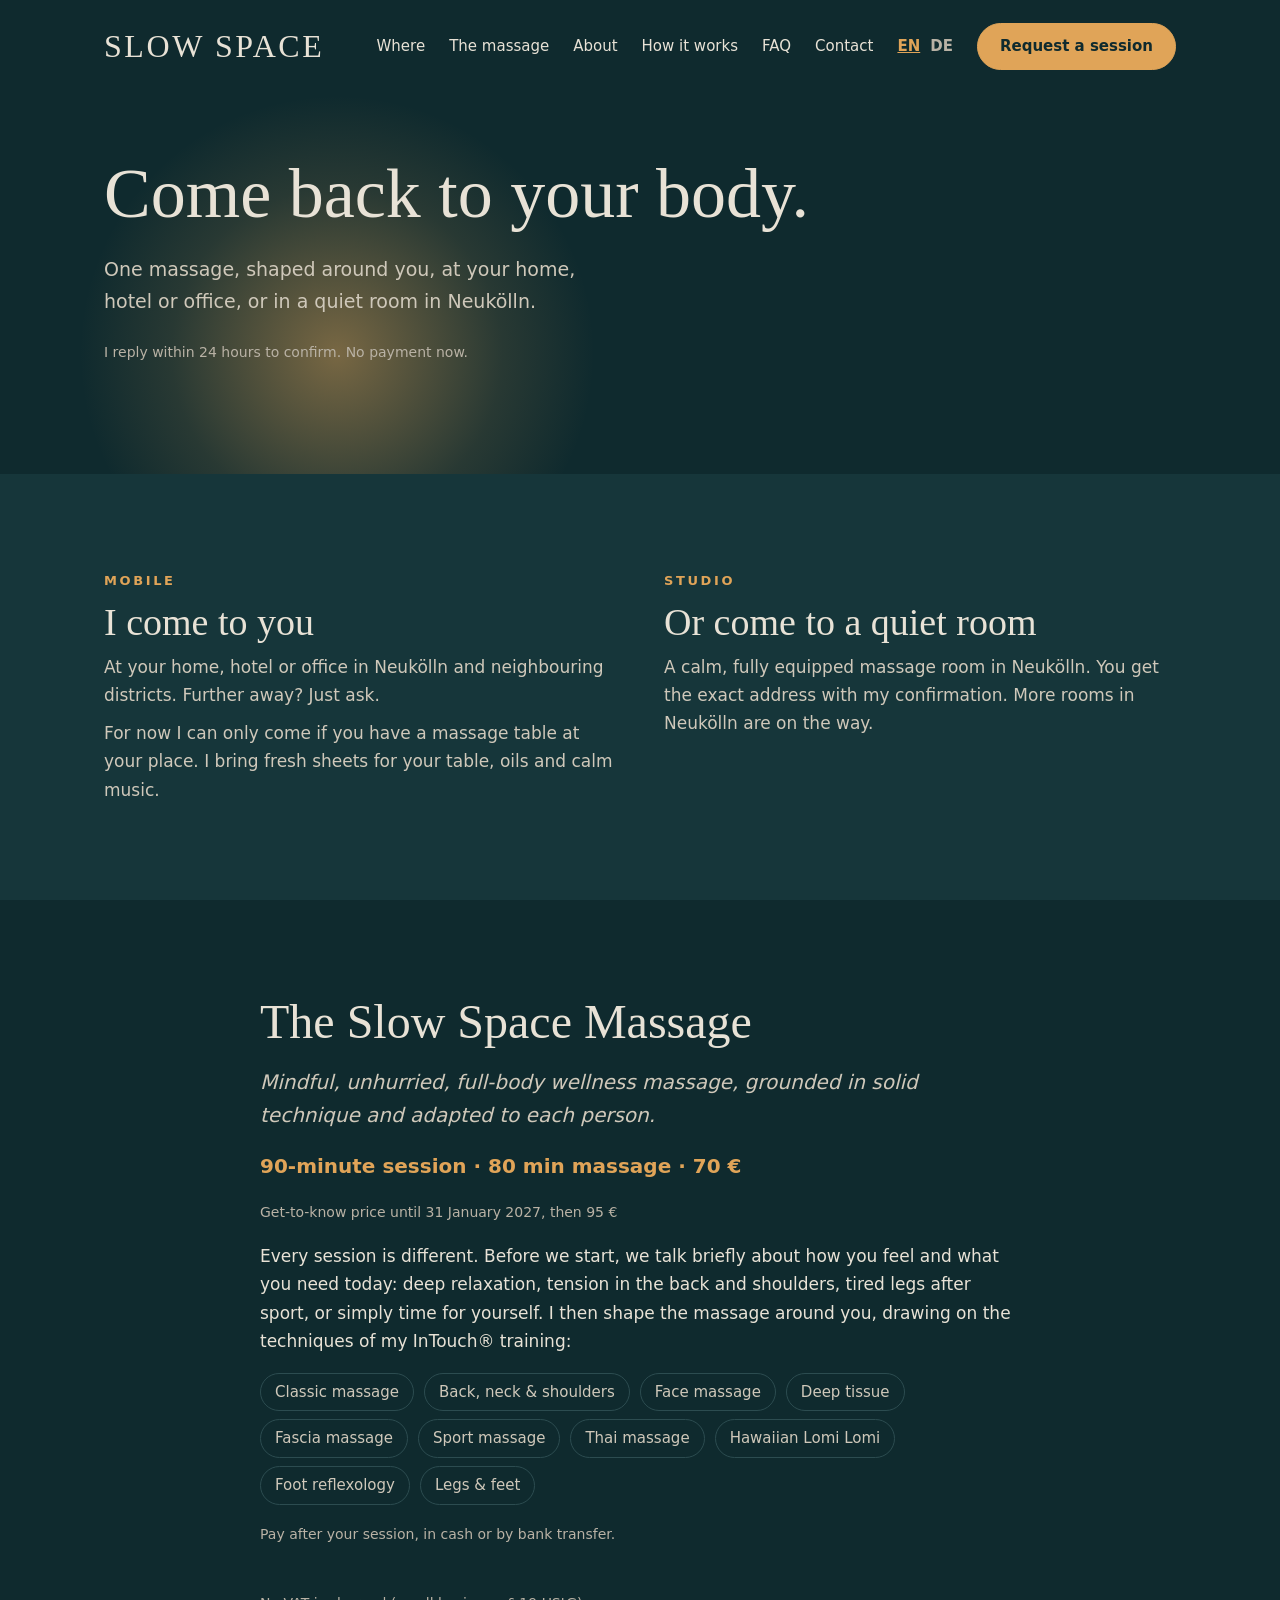
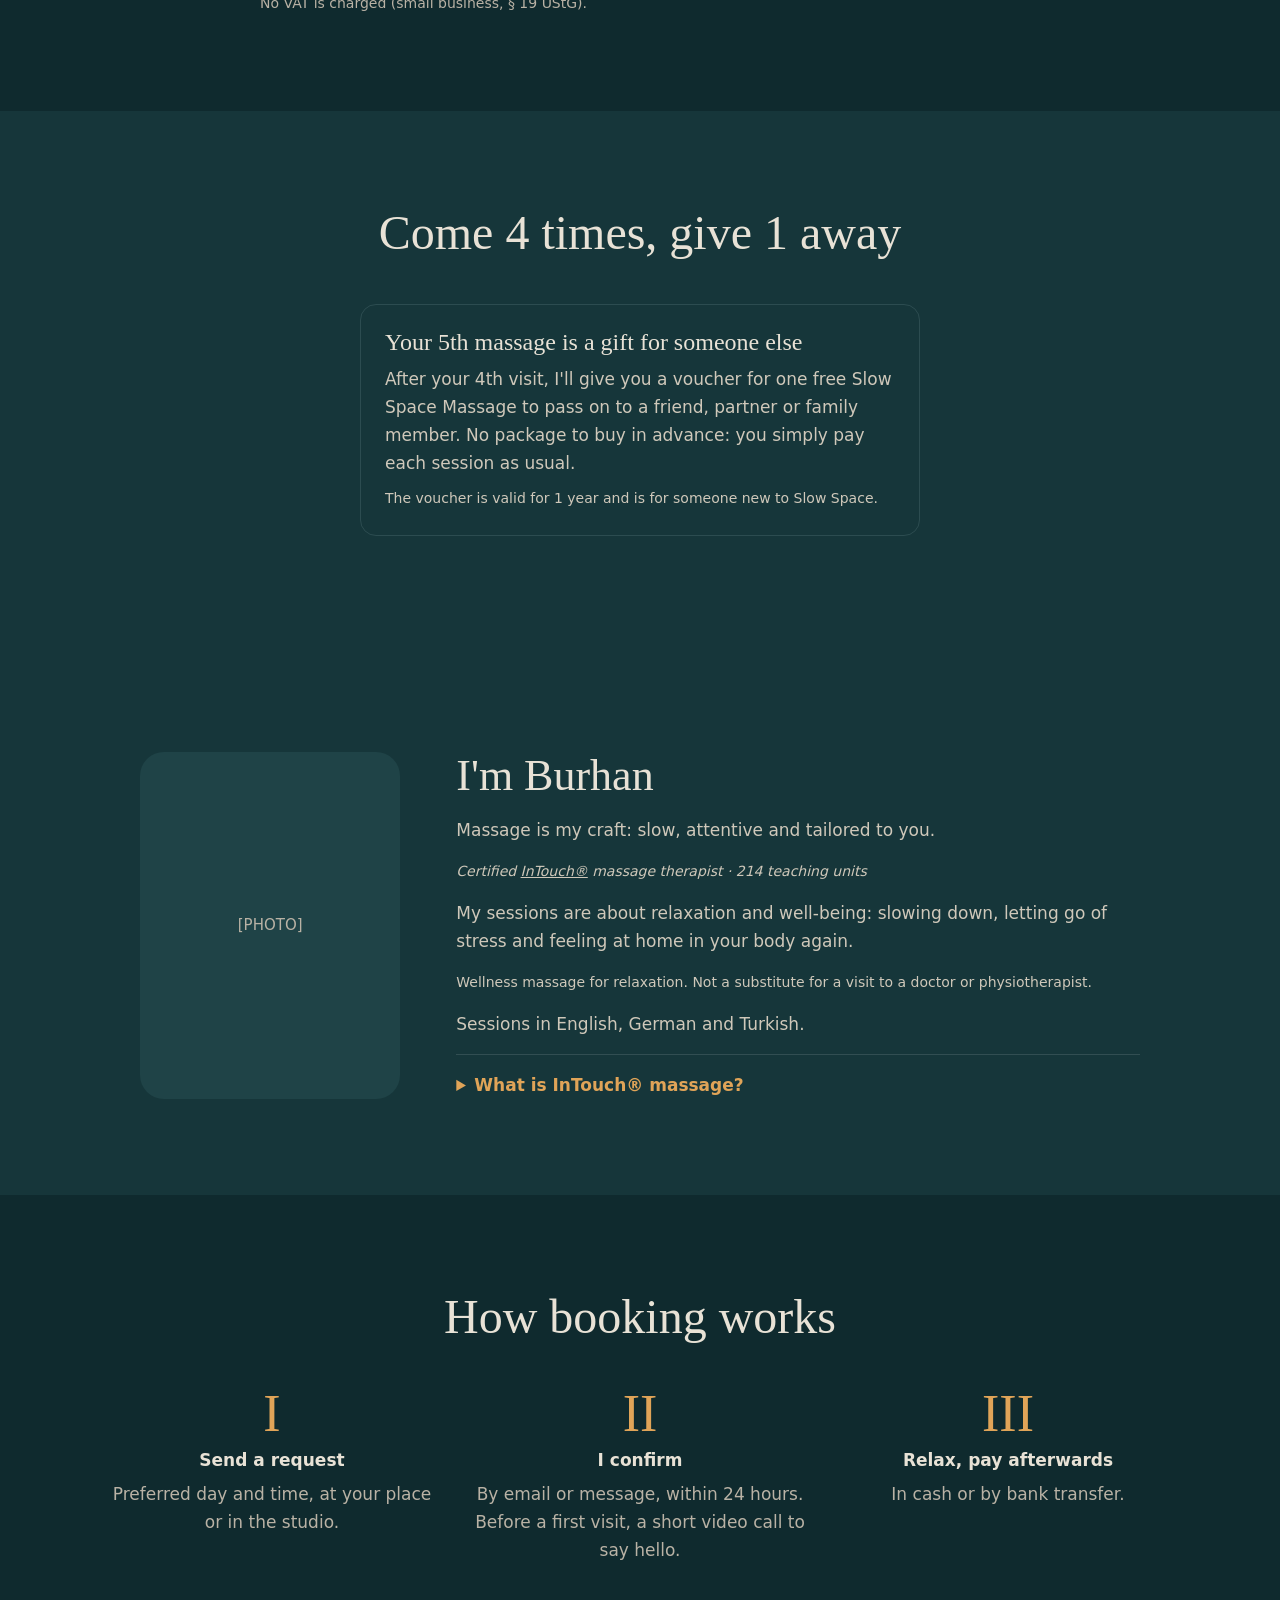
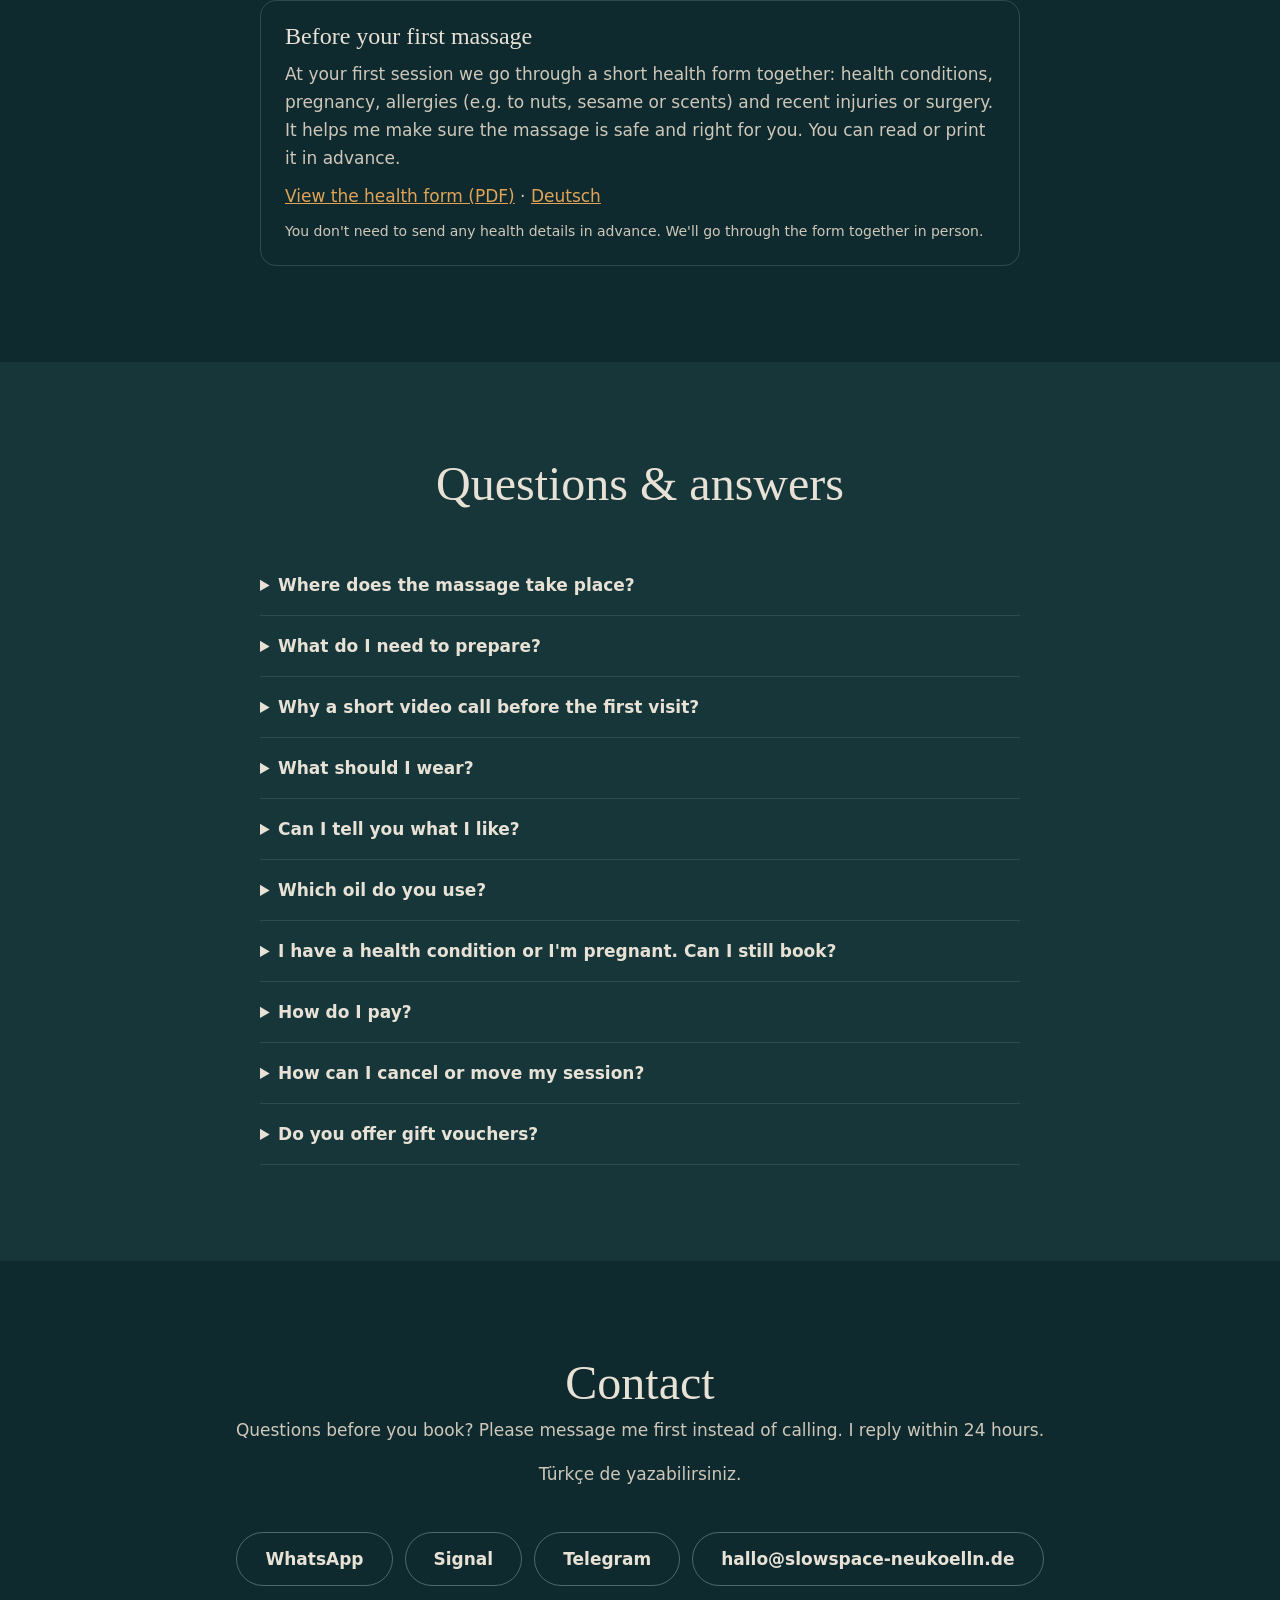
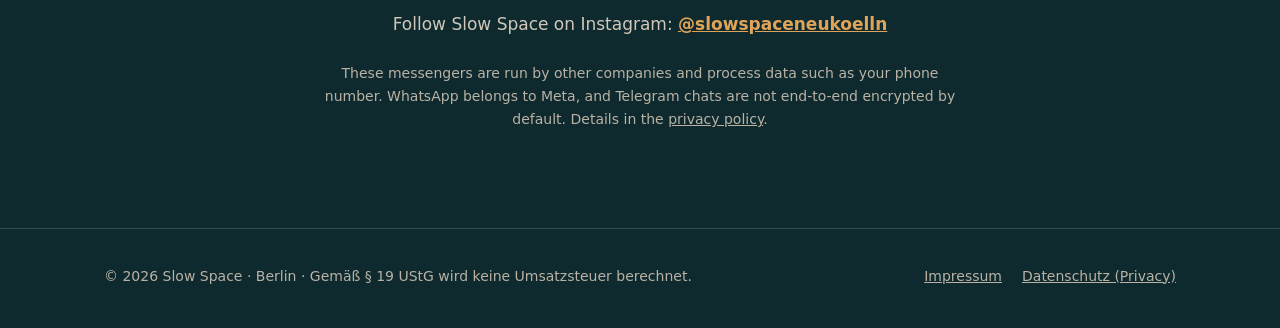
==== commit 06405eb1: "Footer: legal links only (Instagram stays in Contact section) Co-Authored-By: Claude Opus 5.5 <norep" ====
--- a/index.html
+++ b/index.html
@@ -163,7 +163,7 @@
   <footer class="site-footer">
     <div class="wrap">
       <span>© <span id="year">2026</span> Slow Space · Berlin · Gemäß § 19 UStG wird keine Umsatzsteuer berechnet.</span>
-      <nav aria-label="Legal"><a href="https://www.instagram.com/slowspaceneukoelln/" target="_blank" rel="noopener">Instagram</a><a href="impressum.html">Impressum</a><a href="datenschutz.html">Datenschutz (Privacy)</a></nav>
+      <nav aria-label="Legal"><a href="impressum.html">Impressum</a><a href="datenschutz.html">Datenschutz (Privacy)</a></nav>
     </div>
   </footer>
 
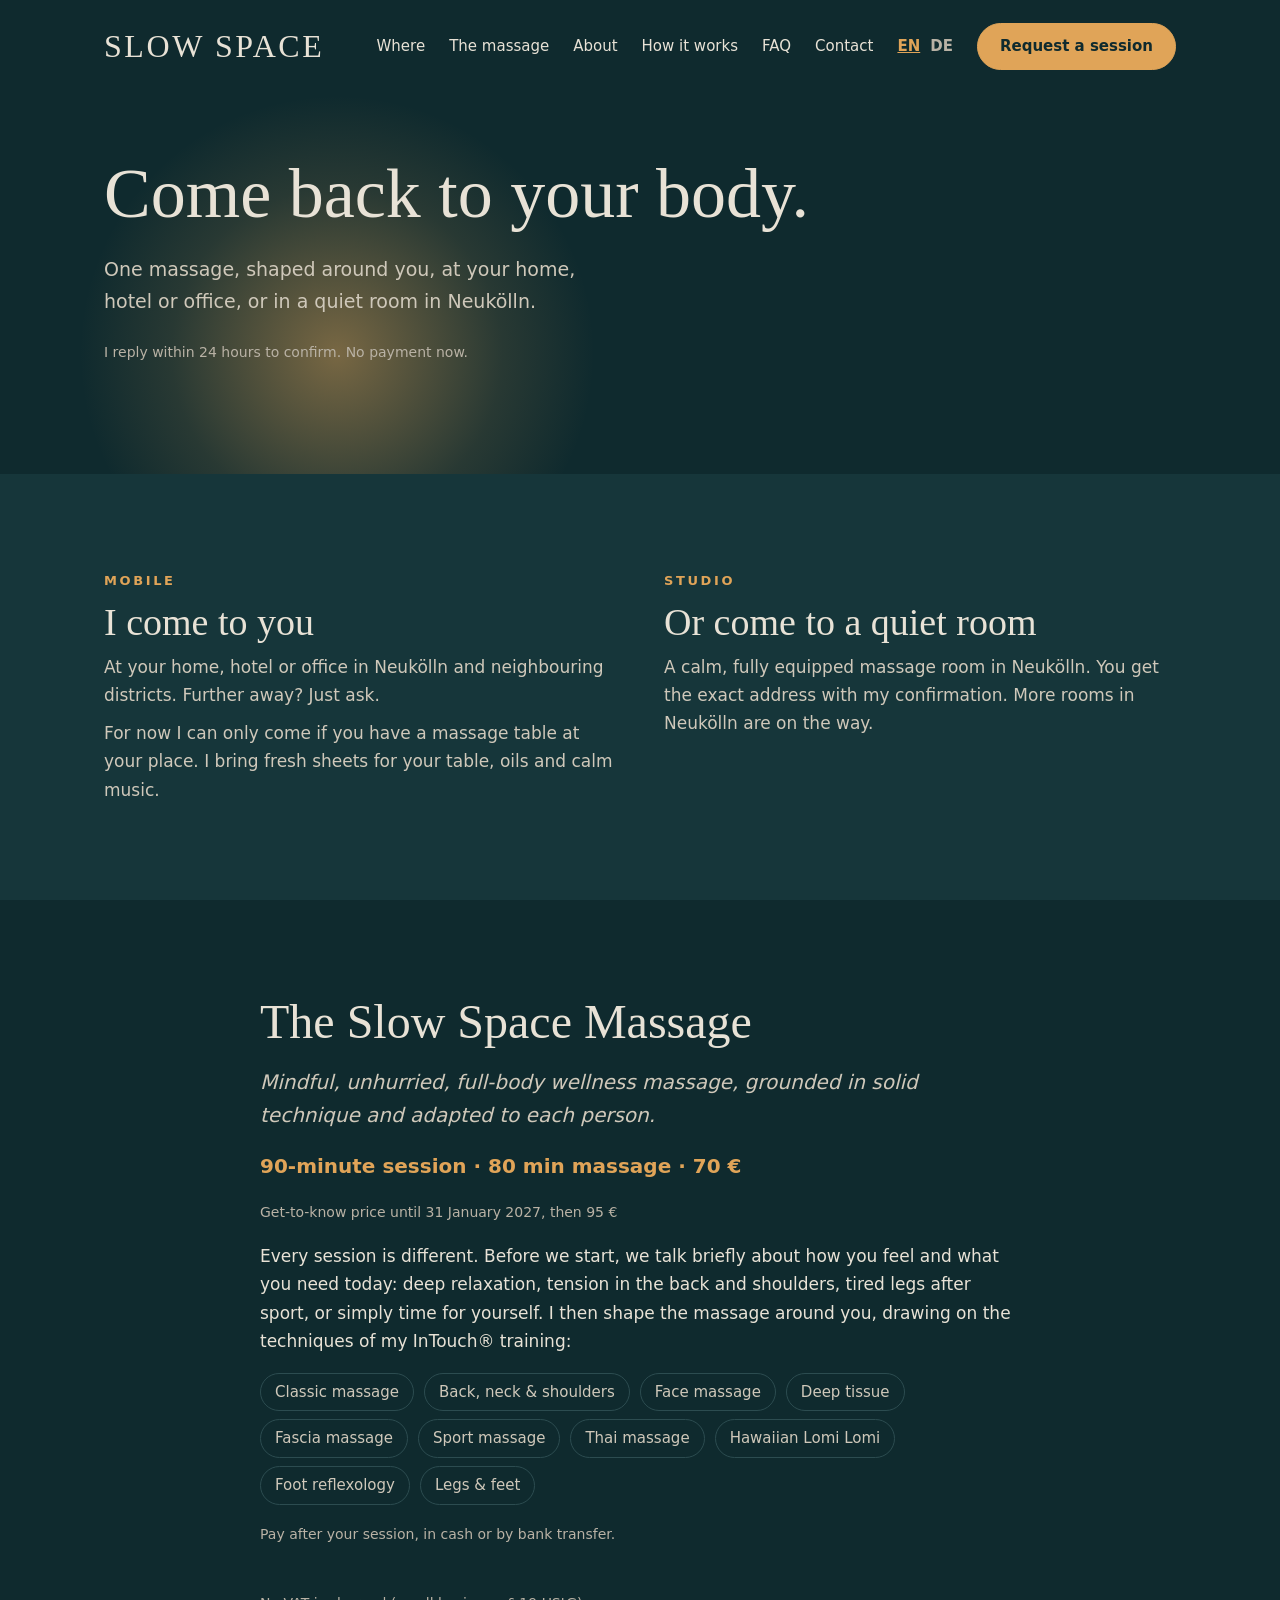
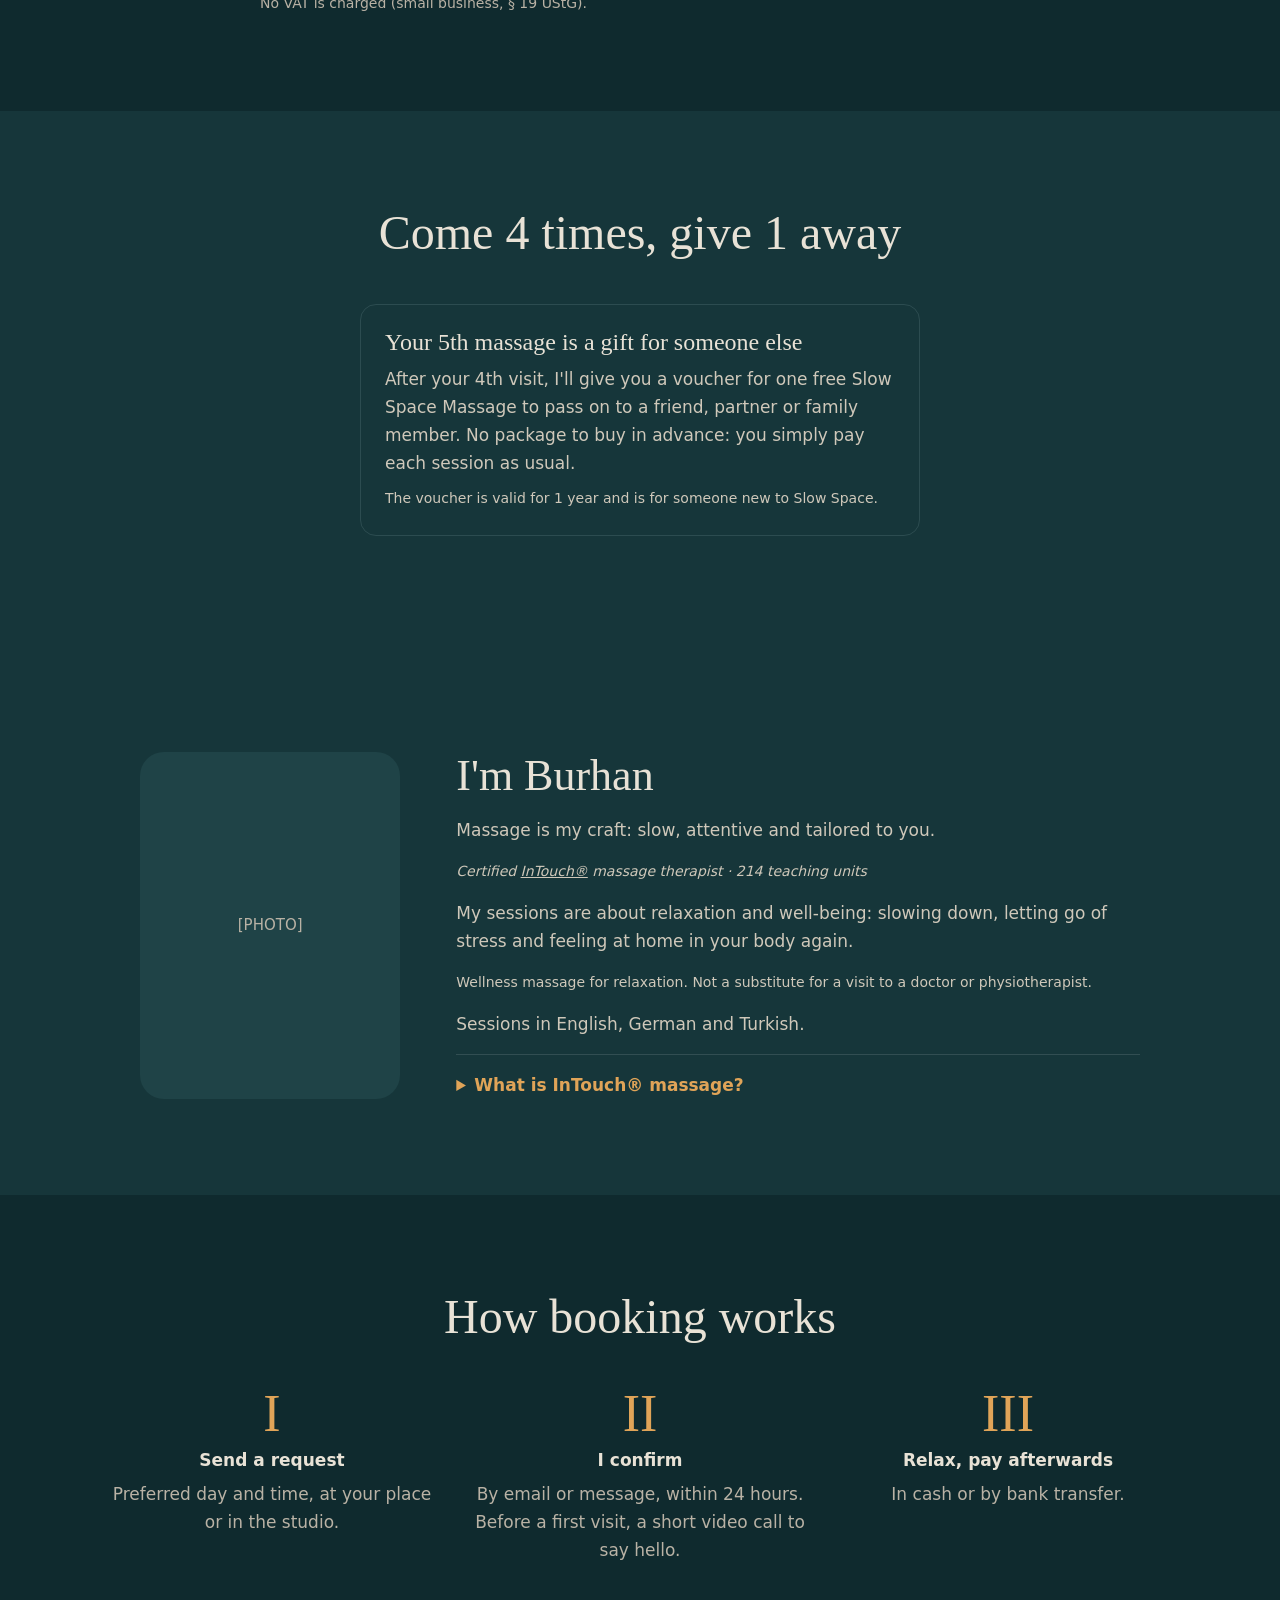
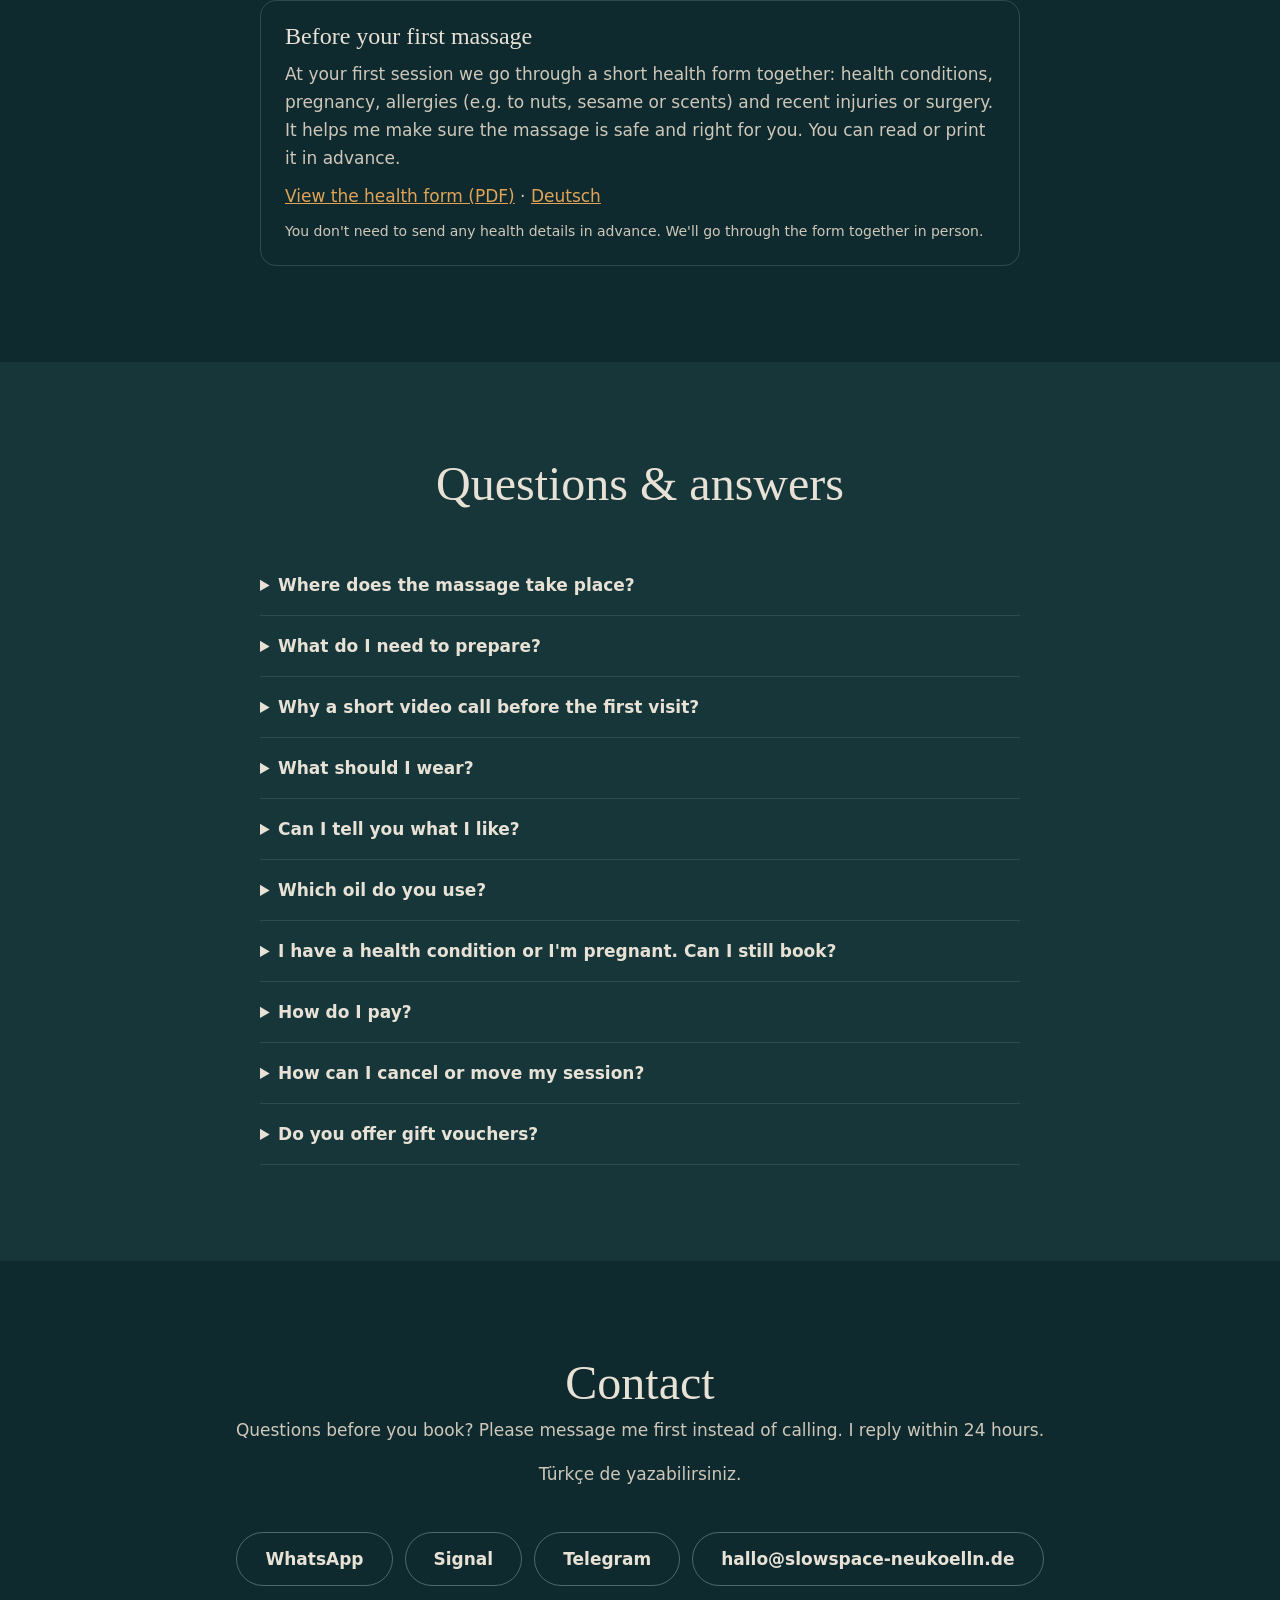
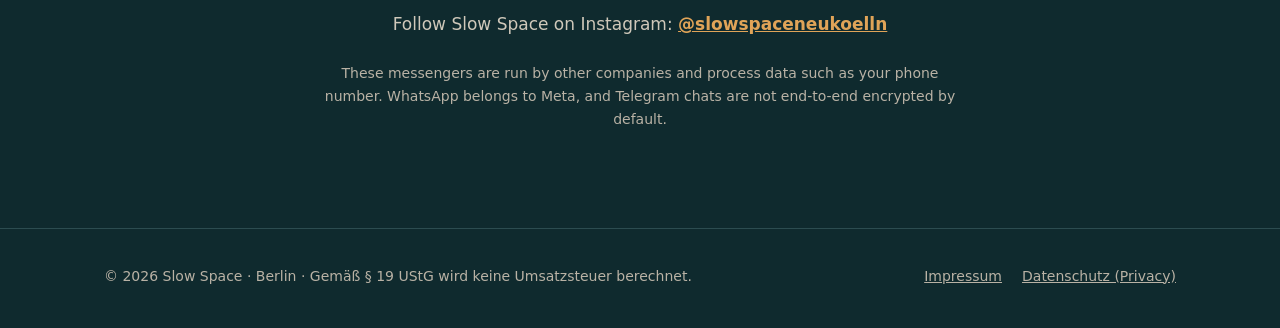
==== commit 76979fc6: "Messenger note: drop privacy link (footer link is right below) Co-Authored-By: Claude Opus 5.5 <nore" ====
--- a/index.html
+++ b/index.html
@@ -155,7 +155,7 @@
           <a class="btn btn-ghost" href="mailto:hallo@slowspace-neukoelln.de">hallo@slowspace-neukoelln.de</a>
         </div>
         <p class="center messengers">Follow Slow Space on Instagram: <a href="https://www.instagram.com/slowspaceneukoelln/" target="_blank" rel="noopener">@slowspaceneukoelln</a></p>
-        <p class="small center wa-note">These messengers are run by other companies and process data such as your phone number. WhatsApp belongs to Meta, and Telegram chats are not end-to-end encrypted by default. Details in the <a href="datenschutz.html">privacy policy</a>.</p>
+        <p class="small center wa-note">These messengers are run by other companies and process data such as your phone number. WhatsApp belongs to Meta, and Telegram chats are not end-to-end encrypted by default.</p>
       </div>
     </section>
   </main>
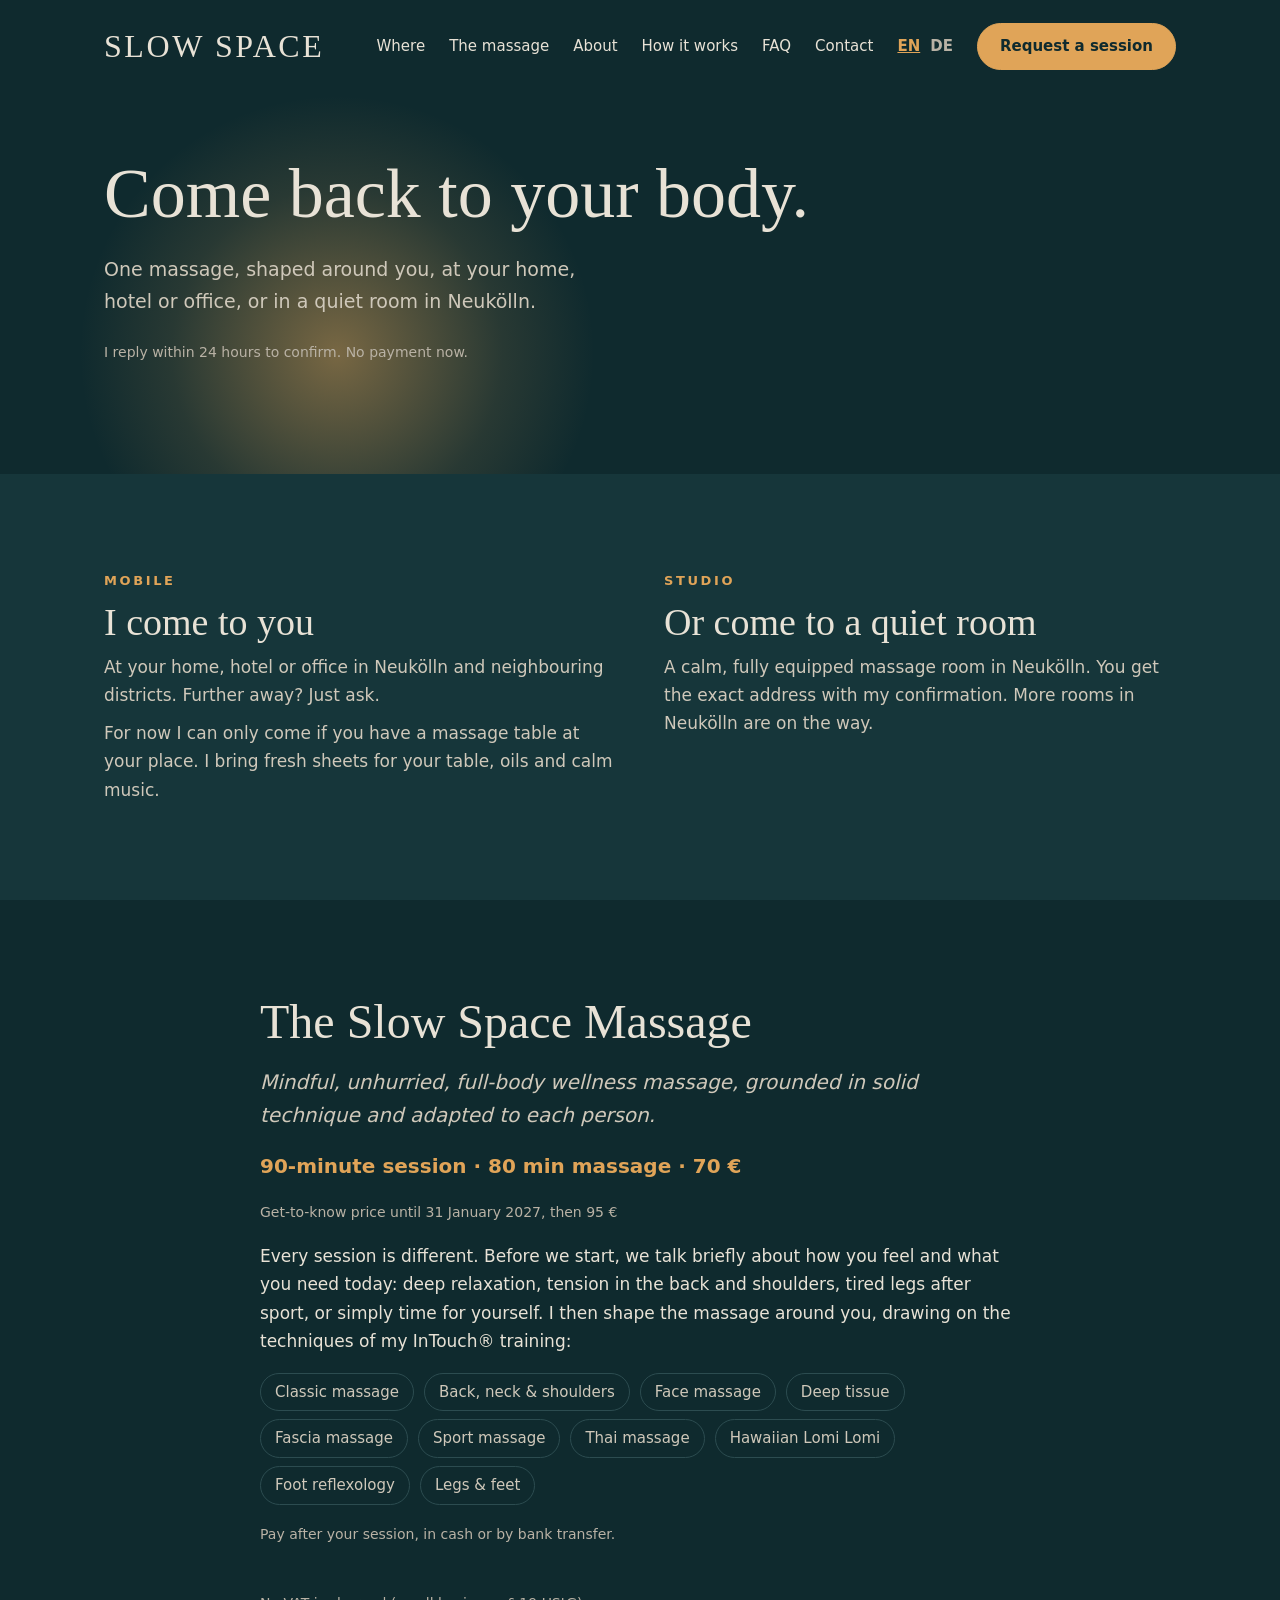
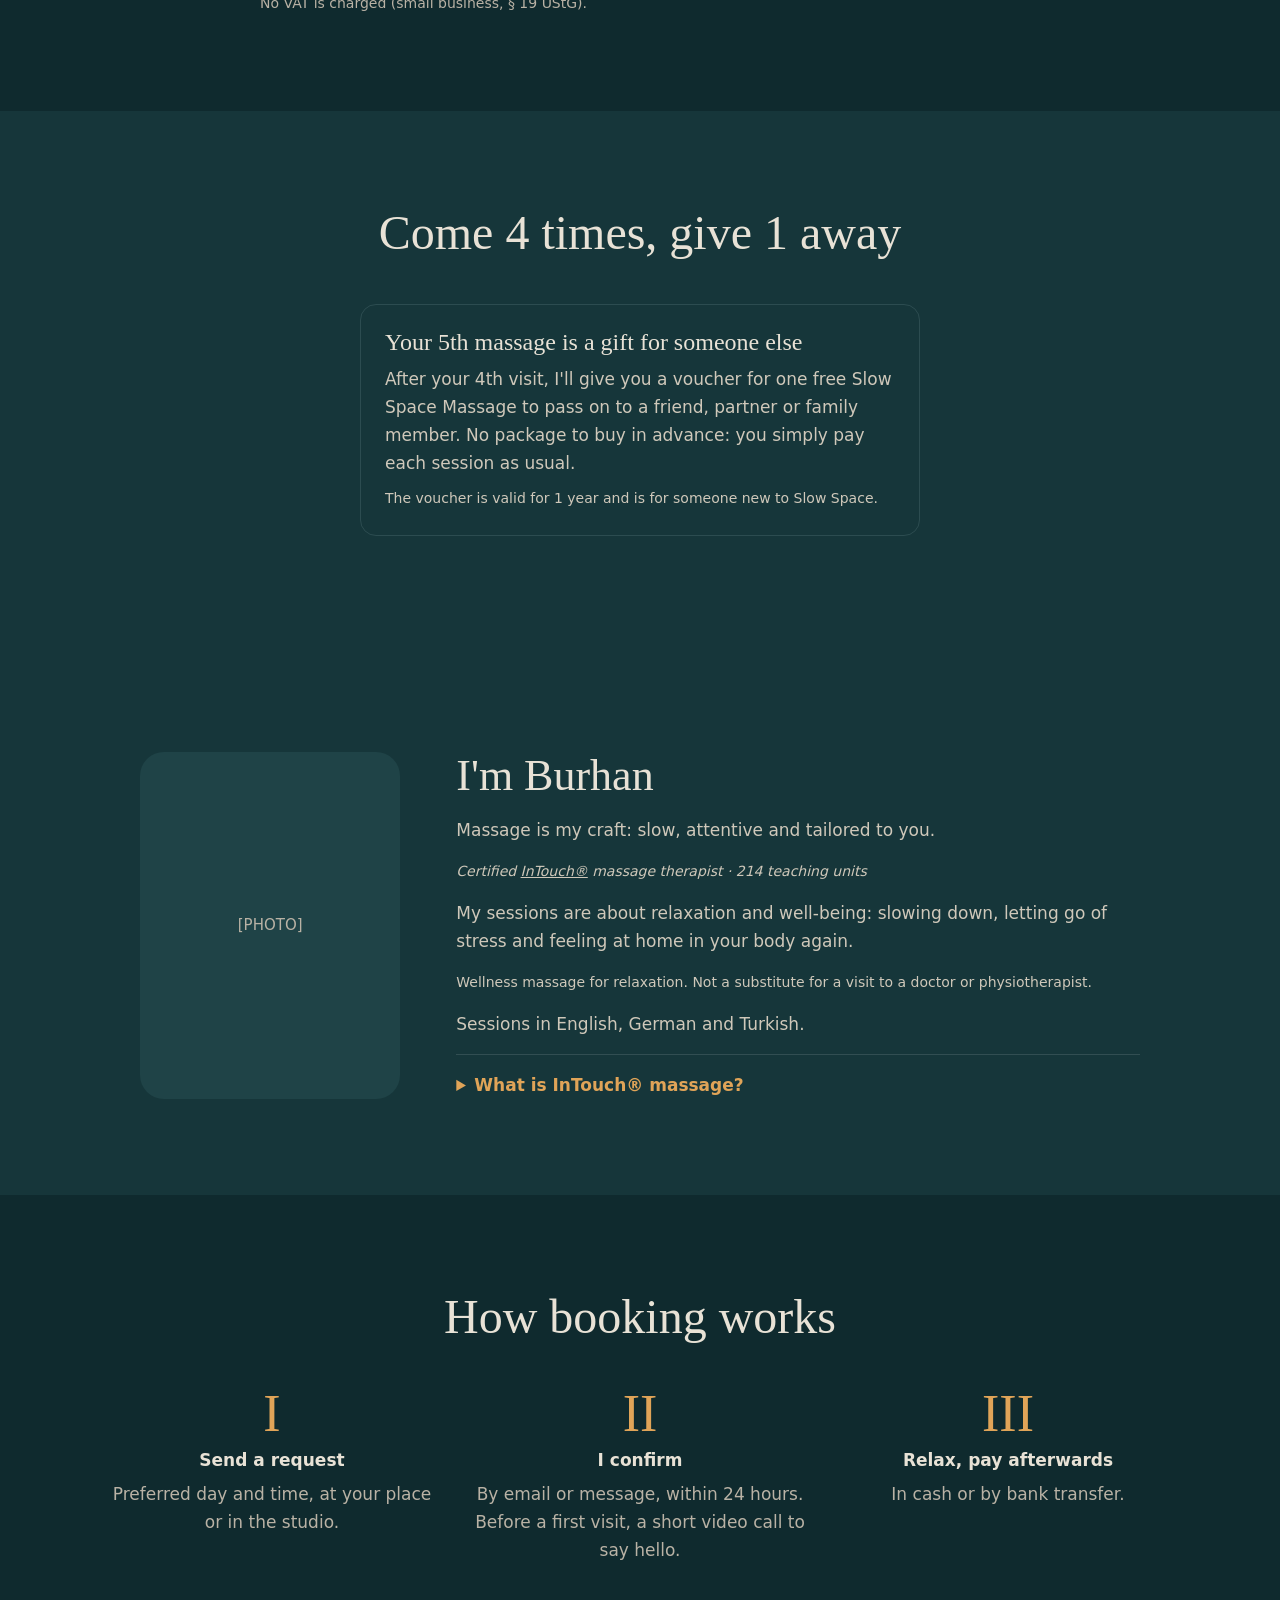
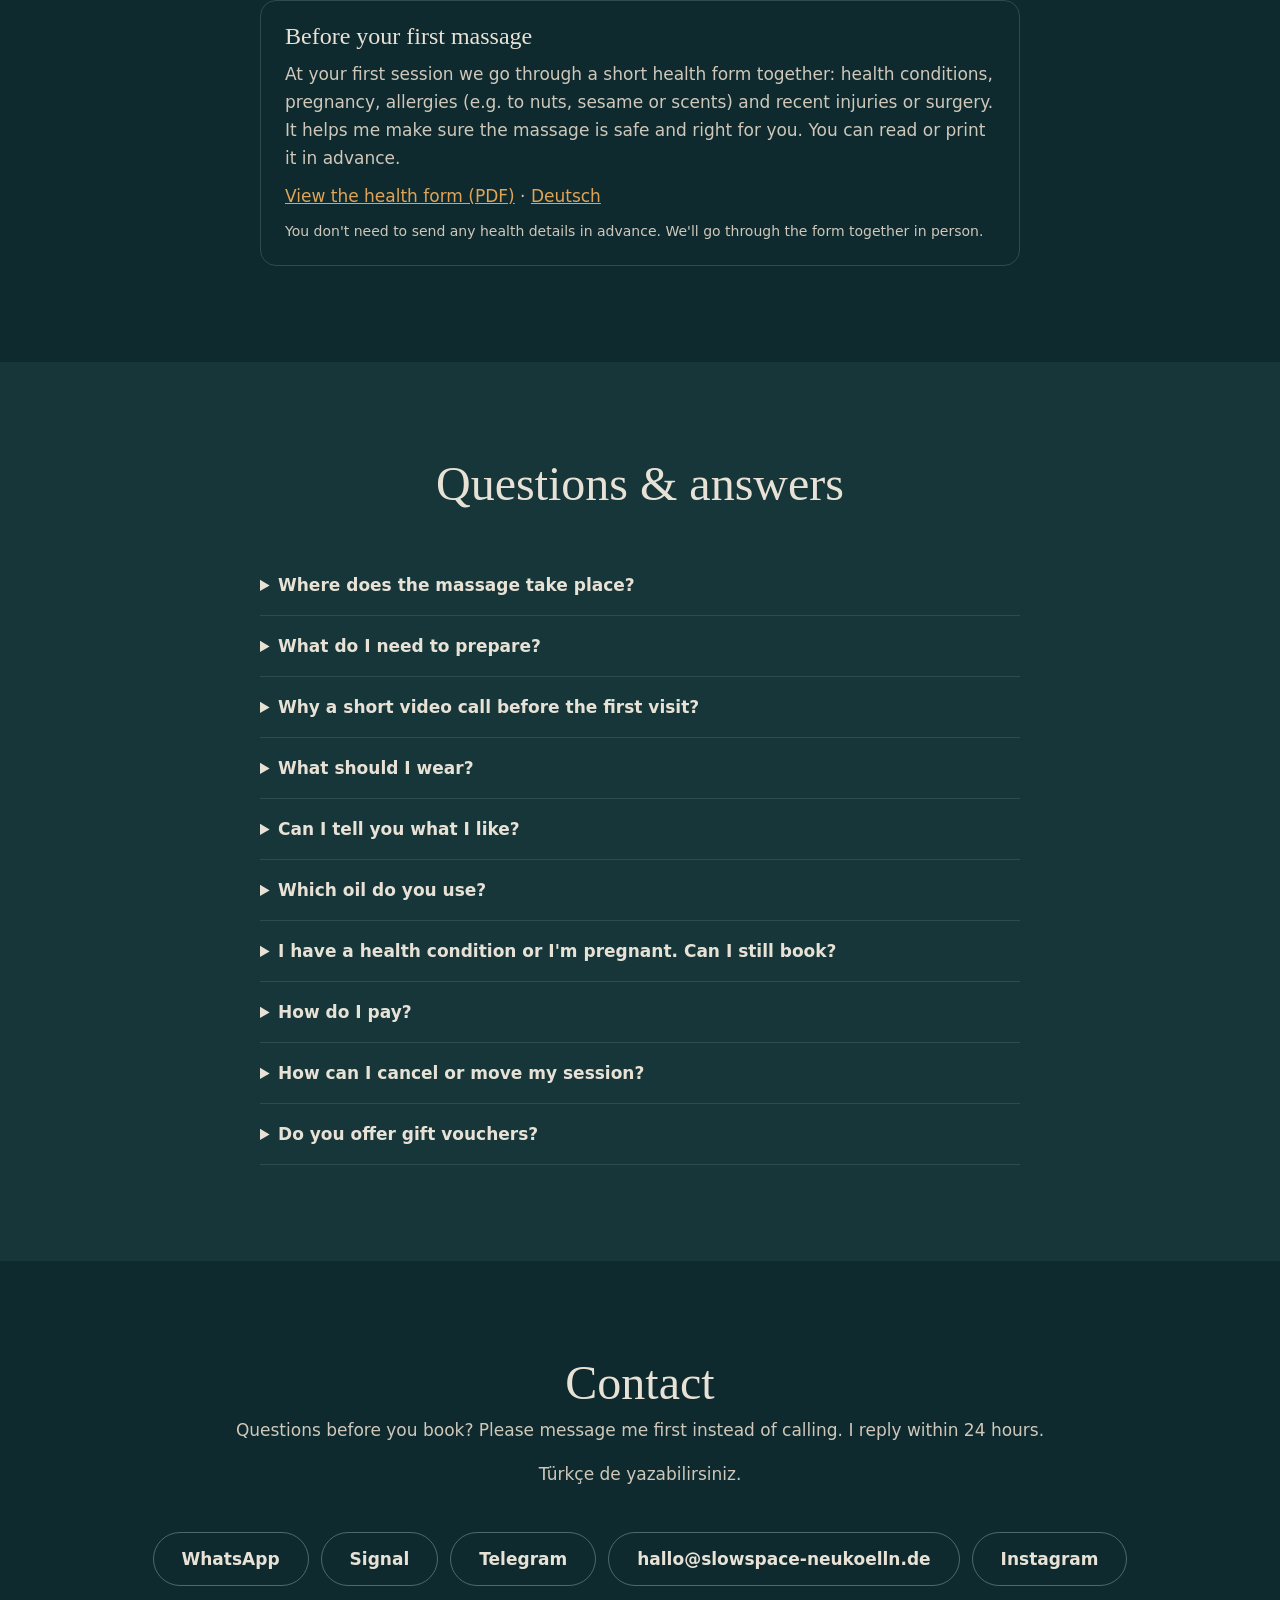
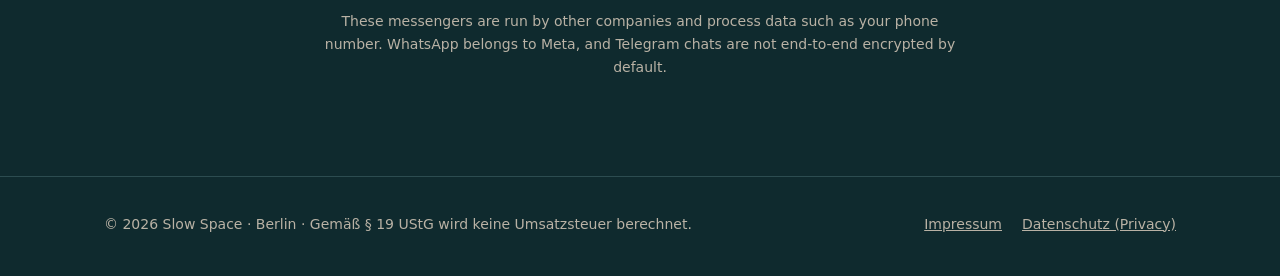
==== commit f0556cb5: "Contact: Instagram as a button like the messengers Co-Authored-By: Claude Opus 5.5 <noreply@anthropi" ====
--- a/index.html
+++ b/index.html
@@ -153,8 +153,8 @@
           <a class="btn btn-ghost" href="https://signal.me/#p/+4915125024168" target="_blank" rel="noopener">Signal</a>
           <a class="btn btn-ghost" href="https://t.me/+4915125024168" target="_blank" rel="noopener">Telegram</a>
           <a class="btn btn-ghost" href="mailto:hallo@slowspace-neukoelln.de">hallo@slowspace-neukoelln.de</a>
+          <a class="btn btn-ghost" href="https://www.instagram.com/slowspaceneukoelln/" target="_blank" rel="noopener">Instagram</a>
         </div>
-        <p class="center messengers">Follow Slow Space on Instagram: <a href="https://www.instagram.com/slowspaceneukoelln/" target="_blank" rel="noopener">@slowspaceneukoelln</a></p>
         <p class="small center wa-note">These messengers are run by other companies and process data such as your phone number. WhatsApp belongs to Meta, and Telegram chats are not end-to-end encrypted by default.</p>
       </div>
     </section>
